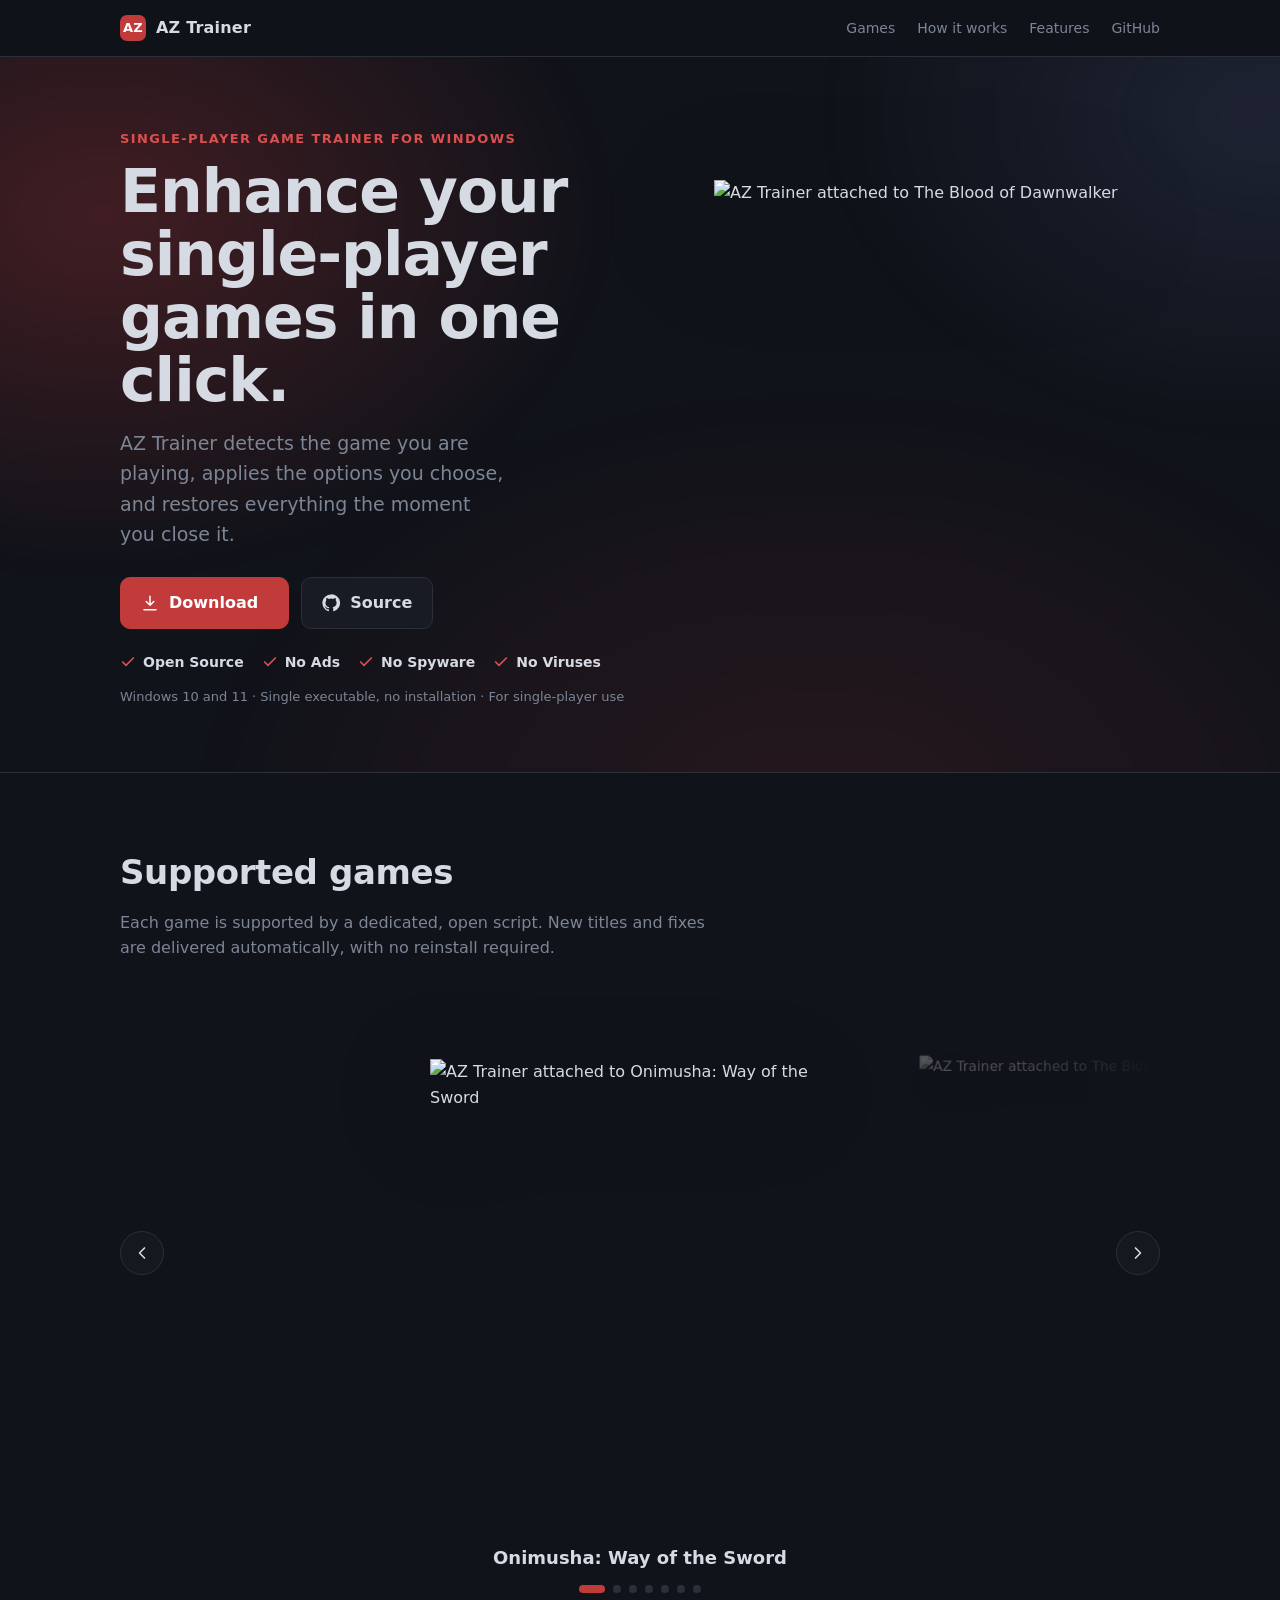
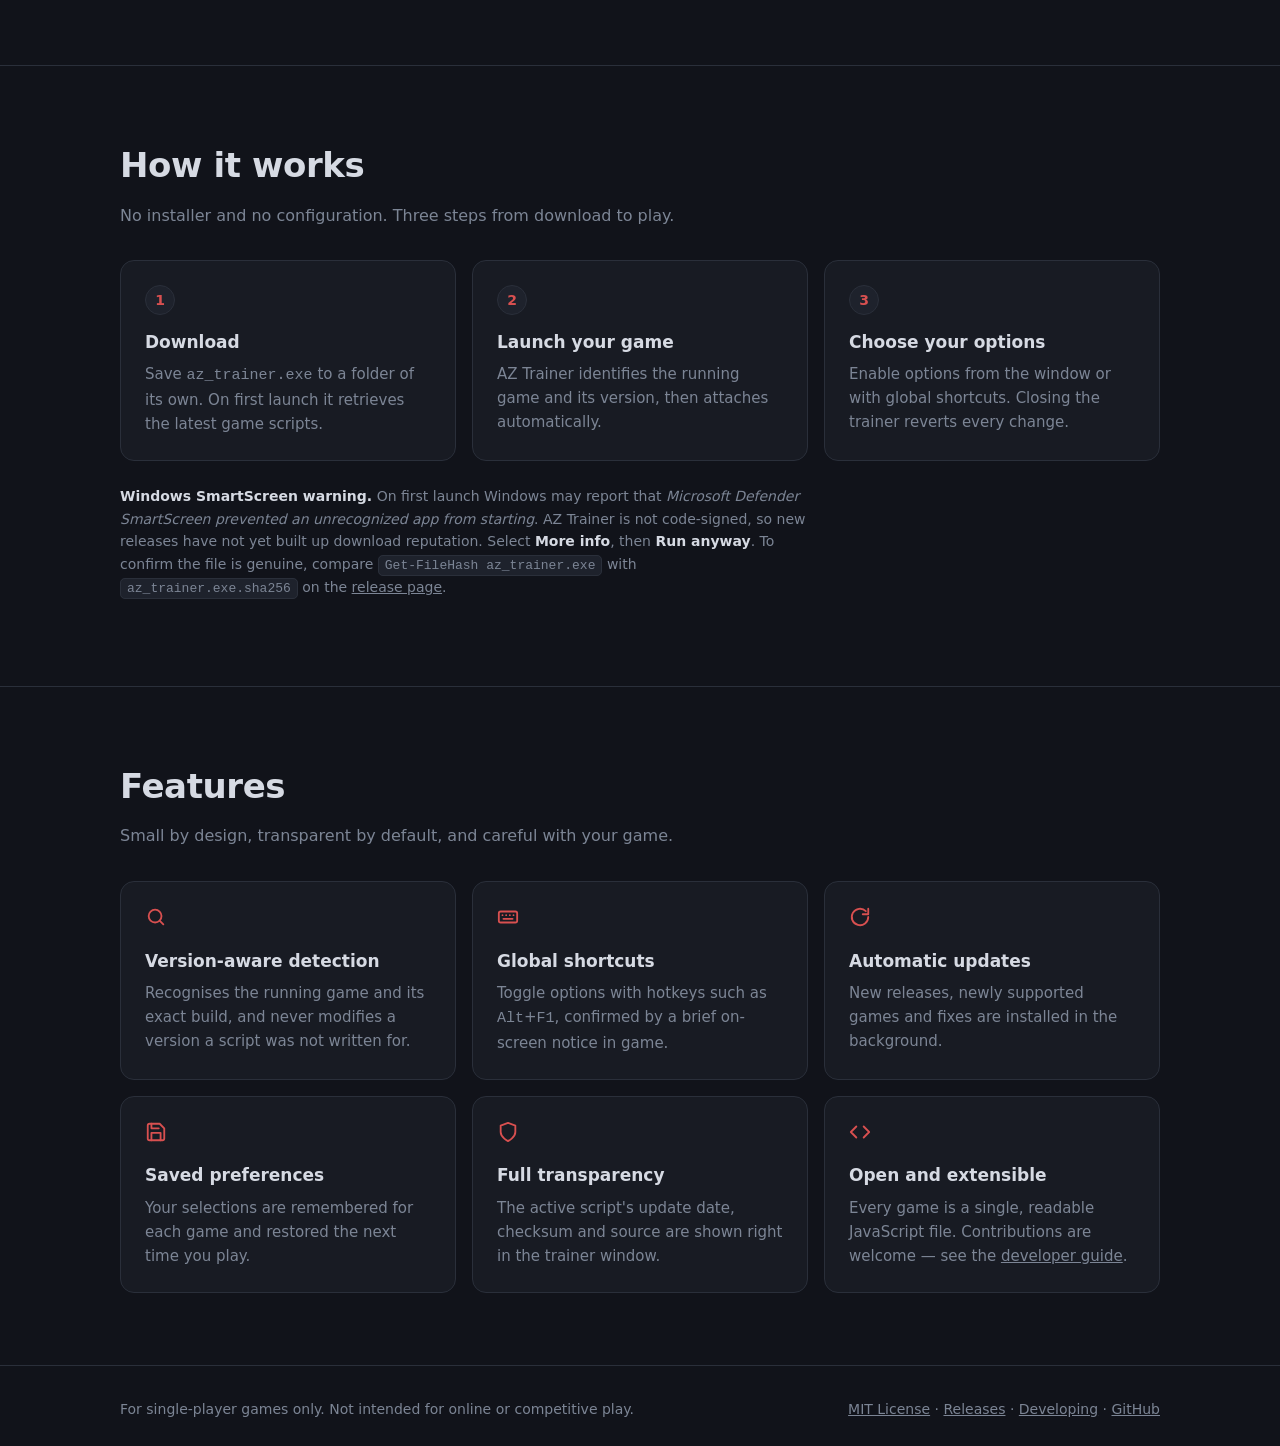
==== index.html @ 5bb32785 "Note the SmartScreen warning for the unsigned download" ====
<!doctype html>
<html lang="en">
<head>
<meta charset="utf-8">
<meta name="viewport" content="width=device-width, initial-scale=1">
<title>AZ Trainer · Single-player game trainer for Windows</title>
<meta name="description" content="A lightweight, open-source trainer for single-player PC games. Detects your game, applies the options you choose, and restores everything when you close it.">
<meta property="og:title" content="AZ Trainer">
<meta property="og:description" content="A lightweight, open-source trainer for single-player PC games. Detects your game, applies the options you choose, and restores everything when you close it.">
<meta property="og:image" content="https://raw.githubusercontent.com/az-trainer-app/az_trainer/main/docs/dawnwalker.png">
<link rel="icon" href="favicon.ico">
<style>
  :root {
    --bg: #11131a;
    --panel: #181b23;
    --panel-2: #1e222c;
    --line: #2a2f3a;
    --text: #d6dae3;
    --dim: #7c8595;
    --accent: #c23b3b;
    --accent-hi: #d85050;
    --radius: 14px;
    --max: 1080px;
    color-scheme: dark;
  }
  * { box-sizing: border-box; }
  html { scroll-behavior: smooth; }
  body {
    margin: 0;
    background: var(--bg);
    color: var(--text);
    font: 16px/1.6 "Segoe UI", system-ui, -apple-system, Roboto, "Helvetica Neue", Arial, sans-serif;
    -webkit-font-smoothing: antialiased;
    -webkit-user-select: none;
    user-select: none;
  }
  a { color: inherit; }
  .wrap { max-width: var(--max); margin: 0 auto; padding-inline: 20px; }

  /* ---- header ---------------------------------------------------------- */
  header.top {
    position: sticky; top: 0; z-index: 10;
    background: color-mix(in srgb, var(--bg) 82%, transparent);
    backdrop-filter: blur(10px);
    border-bottom: 1px solid var(--line);
  }
  header.top .wrap { display: flex; align-items: center; justify-content: space-between; height: 56px; }
  .brand { display: flex; align-items: center; gap: 10px; font-weight: 600; text-decoration: none; letter-spacing: .2px; }
  .brand .mark {
    width: 26px; height: 26px; border-radius: 7px; background: var(--accent);
    display: grid; place-items: center; color: #fff; font-size: 13px; font-weight: 700;
  }
  nav.links { display: flex; gap: 22px; font-size: 14px; }
  nav.links a { text-decoration: none; color: var(--dim); }
  nav.links a:hover { color: var(--text); }
  @media (max-width: 560px) { nav.links a.opt { display: none; } }

  /* ---- hero ------------------------------------------------------------ */
  .hero { position: relative; overflow: hidden; border-bottom: 1px solid var(--line); }
  .hero::before {
    content: ""; position: absolute; inset: -20%;
    background:
      radial-gradient(40% 50% at 20% 30%, rgba(194, 59, 59, .28), transparent 70%),
      radial-gradient(35% 45% at 85% 20%, rgba(90, 110, 170, .18), transparent 70%),
      radial-gradient(50% 60% at 60% 90%, rgba(194, 59, 59, .12), transparent 70%);
    filter: blur(20px);
    animation: drift 18s ease-in-out infinite alternate;
  }
  @keyframes drift { from { transform: translate3d(-2%, -1%, 0) scale(1); } to { transform: translate3d(2%, 2%, 0) scale(1.06); } }
  @media (prefers-reduced-motion: reduce) { .hero::before { animation: none; } }
  .hero .wrap {
    position: relative; display: grid; grid-template-columns: 1.05fr .95fr; gap: 48px;
    align-items: center; padding-block: 72px 64px;
  }
  @media (max-width: 860px) { .hero .wrap { grid-template-columns: 1fr; padding-block: 48px; } }
  .eyebrow { color: var(--accent-hi); font-size: 13px; font-weight: 600; letter-spacing: 1.4px; text-transform: uppercase; }
  h1 { font-size: clamp(38px, 6vw, 60px); line-height: 1.05; margin: 10px 0 16px; letter-spacing: -1px; }
  .lede { color: var(--dim); font-size: 19px; max-width: 32ch; margin: 0 0 28px; }
  .cta { display: flex; flex-wrap: wrap; gap: 12px; align-items: center; }
  .btn {
    display: inline-flex; align-items: center; gap: 10px; padding: 12px 20px; border-radius: 10px;
    font-weight: 600; text-decoration: none; border: 1px solid var(--line); transition: background .15s, border-color .15s, transform .15s;
  }
  .btn:hover { transform: translateY(-1px); }
  .btn.primary { background: var(--accent); border-color: var(--accent); color: #fff; }
  .btn.primary:hover { background: var(--accent-hi); border-color: var(--accent-hi); }
  .btn.ghost { background: var(--panel); }
  .btn.ghost:hover { border-color: var(--dim); }
  .btn svg { width: 18px; height: 18px; }
  .meta { color: var(--dim); font-size: 13px; margin-top: 14px; }
  .trust { display: flex; flex-wrap: wrap; gap: 8px 18px; margin-top: 22px; font-size: 14px; font-weight: 600; color: var(--text); }
  .trust span { display: inline-flex; align-items: center; gap: 7px; }
  .trust svg { width: 16px; height: 16px; color: var(--accent-hi); flex: none; }
  .shot-hero { justify-self: center; position: relative; }
  .shot-hero .live { filter: drop-shadow(0 30px 60px rgba(0,0,0,.55)); }

  /* ---- sections -------------------------------------------------------- */
  section { padding-block: 72px; }
  section + section { border-top: 1px solid var(--line); }
  h2 { font-size: clamp(26px, 3.4vw, 34px); margin: 0 0 10px; letter-spacing: -.4px; }
  .sub { color: var(--dim); margin: 0 0 32px; max-width: 60ch; }

  /* ---- screenshot carousel ------------------------------------------- */
  .carousel { position: relative; outline: none; }
  .viewport {
    /* room for the slides' drop shadows inside the clip, given back in margin */
    overflow: hidden; padding-block: 48px 96px; margin-block: -36px -68px; touch-action: pan-y;
    -webkit-mask-image: linear-gradient(90deg, transparent, #000 14%, #000 86%, transparent);
    mask-image: linear-gradient(90deg, transparent, #000 14%, #000 86%, transparent);
  }
  .track { display: flex; align-items: center; gap: 40px; transition: transform .55s cubic-bezier(.22, .7, .2, 1); will-change: transform; }
  .slide {
    flex: 0 0 auto; width: min(420px, 76vw); opacity: .3; transform: scale(.86); filter: saturate(.4);
    transition: opacity .45s, transform .45s, filter .45s; cursor: pointer; user-select: none;
  }
  .slide.active { opacity: 1; transform: none; filter: none; cursor: default; }
  .slide .live { width: 100%; filter: drop-shadow(0 22px 44px rgba(0, 0, 0, .55)); }
  .slide img { -webkit-user-drag: none; }
  .nav {
    position: absolute; top: calc(50% - 44px); z-index: 2; width: 44px; height: 44px; border-radius: 50%;
    display: grid; place-items: center; cursor: pointer; color: var(--text);
    background: color-mix(in srgb, var(--panel) 85%, transparent); border: 1px solid var(--line);
    transition: border-color .15s, background .15s;
  }
  .nav:hover { border-color: var(--dim); background: var(--panel-2); }
  .nav.prev { left: 0; }
  .nav.next { right: 0; }
  .nav svg { width: 20px; height: 20px; }
  .caption { text-align: center; font-weight: 600; font-size: 18px; min-height: 1.6em; }
  .dots { display: flex; justify-content: center; gap: 8px; margin-top: 12px; }
  .dot { width: 8px; height: 8px; padding: 0; border: 0; border-radius: 999px; background: var(--line); cursor: pointer; transition: width .25s, background .25s; }
  .dot:hover { background: var(--dim); }
  .dot[aria-current="true"] { width: 26px; background: var(--accent); }
  .nav:focus-visible, .dot:focus-visible, .carousel:focus-visible .slide.active { outline: 2px solid var(--accent-hi); outline-offset: 3px; }

  /* ---- steps & features ------------------------------------------------ */
  .grid3 { display: grid; grid-template-columns: repeat(3, 1fr); gap: 16px; }
  @media (max-width: 860px) { .grid3 { grid-template-columns: 1fr; } }
  .card { background: var(--panel); border: 1px solid var(--line); border-radius: var(--radius); padding: 24px; }
  .card .n { width: 30px; height: 30px; border-radius: 50%; display: grid; place-items: center; background: var(--panel-2); border: 1px solid var(--line); color: var(--accent-hi); font-weight: 700; font-size: 14px; margin-bottom: 14px; }
  .card h4 { margin: 0 0 6px; font-size: 17px; }
  .card p { margin: 0; color: var(--dim); font-size: 15px; }
  .card .ic { width: 22px; height: 22px; color: var(--accent-hi); margin-bottom: 12px; }
  .note { margin-top: 24px; color: var(--dim); font-size: 14px; }
  .note { max-width: 78ch; }
  .note strong { color: var(--text); }
  .note code { background: var(--panel-2); padding: 2px 6px; border-radius: 5px; border: 1px solid var(--line); font-size: 13px; }

  /* ---- live banner over a screenshot ----------------------------------
     Screenshots are 527px wide; the banner inside them starts 1px in and
     38px down and is 525x135 - the trainer's 420x108 at 125%. The canvas
     redraws it live over that spot, and the title is set again on top. */
  /* a definite width: a size container cannot take it from its content */
  .live { position: relative; container-type: inline-size; width: 420px; max-width: 100%; }
  .live > img { width: 100%; height: auto; display: block; }
  .live-banner {
    position: absolute; left: calc(100cqw / 527); top: calc(38 * 100cqw / 527); width: calc(525 * 100cqw / 527);
    aspect-ratio: 420 / 108; container-type: inline-size; overflow: hidden;
    opacity: 0; transition: opacity .35s ease;
  }
  .live-banner.ready { opacity: 1; }
  .live-banner canvas { position: absolute; inset: 0; width: 100%; height: 100%; display: block; }
  .live-title {
    position: absolute; left: calc(14 * 100cqw / 420); bottom: calc(8 * 100cqw / 420);
    font-size: calc(20 * 100cqw / 420); line-height: 1.4; font-weight: 600; color: #fff; white-space: nowrap;
    text-shadow: calc(100cqw / 420) calc(100cqw / 420) 0 rgba(0, 0, 0, .75);
  }

  footer { border-top: 1px solid var(--line); padding-block: 32px; color: var(--dim); font-size: 14px; }
  footer .wrap { display: flex; flex-wrap: wrap; gap: 12px 24px; justify-content: space-between; }
  footer a { color: var(--dim); }
  footer a:hover { color: var(--text); }
</style>
</head>
<body>

<header class="top">
  <div class="wrap">
    <a class="brand" href="#"><span class="mark">AZ</span>AZ Trainer</a>
    <nav class="links">
      <a href="#games">Games</a>
      <a class="opt" href="#how">How it works</a>
      <a class="opt" href="#features">Features</a>
      <a href="https://github.com/az-trainer-app/az_trainer">GitHub</a>
    </nav>
  </div>
</header>

<main>
  <div class="hero">
    <div class="wrap">
      <div>
        <div class="eyebrow">Single-player game trainer for Windows</div>
        <h1>Enhance your single-player games in one click.</h1>
        <p class="lede">AZ Trainer detects the game you are playing, applies the options you choose, and restores everything the moment you close it.</p>
        <div class="cta">
          <a class="btn primary" href="https://github.com/az-trainer-app/az_trainer/releases/latest/download/az_trainer.exe">
            <svg viewBox="0 0 24 24" fill="none" stroke="currentColor" stroke-width="2" stroke-linecap="round" stroke-linejoin="round" aria-hidden="true"><path d="M12 3v12m0 0-5-5m5 5 5-5M4 21h16"/></svg>
            Download <span id="version"></span>
          </a>
          <a class="btn ghost" href="https://github.com/az-trainer-app/az_trainer">
            <svg viewBox="0 0 24 24" fill="currentColor" aria-hidden="true"><path d="M12 .5a11.5 11.5 0 0 0-3.64 22.41c.58.1.79-.25.79-.56v-2c-3.2.7-3.88-1.37-3.88-1.37-.52-1.33-1.28-1.69-1.28-1.69-1.05-.72.08-.7.08-.7 1.16.08 1.77 1.19 1.77 1.19 1.03 1.77 2.71 1.26 3.37.96.1-.75.4-1.26.73-1.55-2.56-.29-5.25-1.28-5.25-5.69 0-1.26.45-2.28 1.19-3.09-.12-.29-.52-1.46.11-3.05 0 0 .97-.31 3.17 1.18a11 11 0 0 1 5.77 0c2.2-1.49 3.17-1.18 3.17-1.18.63 1.59.23 2.76.11 3.05.74.81 1.19 1.83 1.19 3.09 0 4.42-2.69 5.39-5.26 5.68.41.36.78 1.06.78 2.14v3.17c0 .31.21.67.8.56A11.5 11.5 0 0 0 12 .5Z"/></svg>
            Source
          </a>
        </div>
        <div class="trust">
          <span><svg viewBox="0 0 24 24" fill="none" stroke="currentColor" stroke-width="2.5" stroke-linecap="round" stroke-linejoin="round" aria-hidden="true"><path d="M20 6 9 17l-5-5"/></svg>Open Source</span>
          <span><svg viewBox="0 0 24 24" fill="none" stroke="currentColor" stroke-width="2.5" stroke-linecap="round" stroke-linejoin="round" aria-hidden="true"><path d="M20 6 9 17l-5-5"/></svg>No Ads</span>
          <span><svg viewBox="0 0 24 24" fill="none" stroke="currentColor" stroke-width="2.5" stroke-linecap="round" stroke-linejoin="round" aria-hidden="true"><path d="M20 6 9 17l-5-5"/></svg>No Spyware</span>
          <span><svg viewBox="0 0 24 24" fill="none" stroke="currentColor" stroke-width="2.5" stroke-linecap="round" stroke-linejoin="round" aria-hidden="true"><path d="M20 6 9 17l-5-5"/></svg>No Viruses</span>
        </div>
        <div class="meta">Windows 10 and 11 · Single executable, no installation · For single-player use</div>
      </div>
      <div class="shot-hero">
        <div class="live" data-game="dawnwalker" data-title="The Blood of Dawnwalker">
          <img src="https://raw.githubusercontent.com/az-trainer-app/az_trainer/main/docs/dawnwalker.png" alt="AZ Trainer attached to The Blood of Dawnwalker" width="527" height="599">
        </div>
      </div>
    </div>
  </div>

  <section id="games">
    <div class="wrap">
      <h2>Supported games</h2>
      <p class="sub">Each game is supported by a dedicated, open script. New titles and fixes are delivered automatically, with no reinstall required.</p>
      <div class="carousel" aria-roledescription="carousel" aria-label="Trainer screenshots" tabindex="0">
        <button class="nav prev" type="button" aria-label="Previous game"><svg viewBox="0 0 24 24" fill="none" stroke="currentColor" stroke-width="2" stroke-linecap="round" stroke-linejoin="round" aria-hidden="true"><path d="m15 18-6-6 6-6"/></svg></button>
        <div class="viewport"><div class="track"></div></div>
        <button class="nav next" type="button" aria-label="Next game"><svg viewBox="0 0 24 24" fill="none" stroke="currentColor" stroke-width="2" stroke-linecap="round" stroke-linejoin="round" aria-hidden="true"><path d="m9 18 6-6-6-6"/></svg></button>
        <div class="caption" aria-live="polite"></div>
        <div class="dots"></div>
      </div>
    </div>
  </section>

  <section id="how">
    <div class="wrap">
      <h2>How it works</h2>
      <p class="sub">No installer and no configuration. Three steps from download to play.</p>
      <div class="grid3">
        <div class="card"><div class="n">1</div><h4>Download</h4><p>Save <code>az_trainer.exe</code> to a folder of its own. On first launch it retrieves the latest game scripts.</p></div>
        <div class="card"><div class="n">2</div><h4>Launch your game</h4><p>AZ Trainer identifies the running game and its version, then attaches automatically.</p></div>
        <div class="card"><div class="n">3</div><h4>Choose your options</h4><p>Enable options from the window or with global shortcuts. Closing the trainer reverts every change.</p></div>
      </div>
      <p class="note"><strong>Windows SmartScreen warning.</strong> On first launch Windows may report that <em>Microsoft Defender SmartScreen prevented an unrecognized app from starting</em>. AZ Trainer is not code-signed, so new releases have not yet built up download reputation. Select <strong>More info</strong>, then <strong>Run anyway</strong>. To confirm the file is genuine, compare <code>Get-FileHash az_trainer.exe</code> with <code>az_trainer.exe.sha256</code> on the <a href="https://github.com/az-trainer-app/az_trainer/releases/latest">release page</a>.</p>
    </div>
  </section>

  <section id="features">
    <div class="wrap">
      <h2>Features</h2>
      <p class="sub">Small by design, transparent by default, and careful with your game.</p>
      <div class="grid3">
        <div class="card">
          <svg class="ic" viewBox="0 0 24 24" fill="none" stroke="currentColor" stroke-width="2" stroke-linecap="round" stroke-linejoin="round" aria-hidden="true"><circle cx="11" cy="11" r="7"/><path d="m20 20-3.5-3.5"/></svg>
          <h4>Version-aware detection</h4><p>Recognises the running game and its exact build, and never modifies a version a script was not written for.</p>
        </div>
        <div class="card">
          <svg class="ic" viewBox="0 0 24 24" fill="none" stroke="currentColor" stroke-width="2" stroke-linecap="round" stroke-linejoin="round" aria-hidden="true"><rect x="2" y="6" width="20" height="12" rx="2"/><path d="M6 10h.01M10 10h.01M14 10h.01M18 10h.01M7 14h10"/></svg>
          <h4>Global shortcuts</h4><p>Toggle options with hotkeys such as <kbd>Alt</kbd>+<kbd>F1</kbd>, confirmed by a brief on-screen notice in game.</p>
        </div>
        <div class="card">
          <svg class="ic" viewBox="0 0 24 24" fill="none" stroke="currentColor" stroke-width="2" stroke-linecap="round" stroke-linejoin="round" aria-hidden="true"><path d="M21 12a9 9 0 1 1-2.64-6.36"/><path d="M21 3v6h-6"/></svg>
          <h4>Automatic updates</h4><p>New releases, newly supported games and fixes are installed in the background.</p>
        </div>
        <div class="card">
          <svg class="ic" viewBox="0 0 24 24" fill="none" stroke="currentColor" stroke-width="2" stroke-linecap="round" stroke-linejoin="round" aria-hidden="true"><path d="M19 21H5a2 2 0 0 1-2-2V5a2 2 0 0 1 2-2h11l5 5v11a2 2 0 0 1-2 2Z"/><path d="M17 21v-8H7v8M7 3v5h8"/></svg>
          <h4>Saved preferences</h4><p>Your selections are remembered for each game and restored the next time you play.</p>
        </div>
        <div class="card">
          <svg class="ic" viewBox="0 0 24 24" fill="none" stroke="currentColor" stroke-width="2" stroke-linecap="round" stroke-linejoin="round" aria-hidden="true"><path d="M12 22s8-4 8-10V5l-8-3-8 3v7c0 6 8 10 8 10Z"/></svg>
          <h4>Full transparency</h4><p>The active script's update date, checksum and source are shown right in the trainer window.</p>
        </div>
        <div class="card">
          <svg class="ic" viewBox="0 0 24 24" fill="none" stroke="currentColor" stroke-width="2" stroke-linecap="round" stroke-linejoin="round" aria-hidden="true"><path d="m16 18 6-6-6-6M8 6l-6 6 6 6"/></svg>
          <h4>Open and extensible</h4><p>Every game is a single, readable JavaScript file. Contributions are welcome &mdash; see the <a href="https://github.com/az-trainer-app/az_trainer/blob/main/docs/DEVELOPING.md">developer guide</a>.</p>
        </div>
      </div>
    </div>
  </section>
</main>

<footer>
  <div class="wrap">
    <span>For single-player games only. Not intended for online or competitive play.</span>
    <span><a href="https://github.com/az-trainer-app/az_trainer/blob/main/LICENSE">MIT License</a> · <a href="https://github.com/az-trainer-app/az_trainer/releases">Releases</a> · <a href="https://github.com/az-trainer-app/az_trainer/blob/main/docs/DEVELOPING.md">Developing</a> · <a href="https://github.com/az-trainer-app/az_trainer">GitHub</a></span>
  </div>
</footer>

<script>
  const el = (tag, cls, text) => { const e = document.createElement(tag); if (cls) e.className = cls; if (text) e.textContent = text; return e; };

  // ---- live banner -------------------------------------------------------
  // The trainer's banner, redrawn on the GPU the way the trainer draws it
  // (src/art.rs, src/main.rs): the art centred, each side stretched out of its
  // edge and stirred like a liquid flowing away from the picture, faded into
  // the window colour at the bottom, and a double glint every 7 seconds. It
  // is laid over the banner in a screenshot, so without WebGL the still
  // screenshot is simply what shows.
  const ART_URL = (id) => `https://raw.githubusercontent.com/az-trainer-app/az_trainer/main/configs/games/${id}.jpg`;
  // Always animated, whatever the system's reduced-motion setting says - the
  // trainer's own banner is.
  const MOTION = true;

  const VERT = `#version 300 es
  in vec2 p;
  out vec2 uv;
  void main() { uv = vec2(p.x * 0.5 + 0.5, 0.5 - p.y * 0.5); gl_Position = vec4(p, 0.0, 1.0); }`;

  const FRAG = `#version 300 es
  precision highp float;
  in vec2 uv;
  out vec4 o;
  uniform sampler2D art;
  uniform vec2 img;     // art size, px
  uniform float view;  // canvas height, px
  uniform float t;     // seconds
  uniform bool motion;

  const float W = 420.0, H = 108.0, RATIO = 420.0 / 108.0;
  const vec3 BG = vec3(17.0, 19.0, 26.0) / 255.0;
  const float FADE = 0.34, INTO_ART = 0.45, LIFT = 0.35, TAU = 6.28318531;

  // art.rs liquid(): vertical displacement in banner heights; every term turns
  // a whole number of times per 6 s loop and travels away from the art
  float flow(float x, float y, float phi, float seed) {
    float qx = x + 0.28 * sin(2.6 * y - phi + 0.5 + seed) + 0.12 * sin(5.3 * y + 2.0 * phi + 1.3 * seed);
    float qy = y + 0.28 * sin(3.1 * x - phi + 1.9 - seed) + 0.12 * sin(4.9 * x - 2.0 * phi + 0.7 + 0.6 * seed);
    return 0.20 * sin(3.4 * qx + 2.2 * qy - phi + 2.0 * seed) + 0.09 * sin(6.3 * qy + 4.1 * qx - 2.0 * phi + 2.1 - seed);
  }

  vec3 at(float x, float y, float lod) { return textureLod(art, vec2(x, y), lod).rgb; }

  // the stretched fill beyond an edge: that edge's column, blurred vertically
  vec3 edge(bool right, float y, float lod) {
    float x = right ? 1.0 - 0.5 / img.x : 0.5 / img.x;
    float sigma = max(img.y / 60.0, 4.0) / img.y;
    vec3 sum = vec3(0.0);
    float total = 0.0;
    for (int i = -6; i <= 6; i++) {
      float k = float(i) / 3.0;
      float w = exp(-0.5 * k * k);
      sum += w * at(x, clamp(y + k * sigma, 0.0, 1.0), lod);
      total += w;
    }
    return sum / total;
  }

  float mirror01(float v) { float s = mod(v, 2.0); return s > 1.0 ? 2.0 - s : s; }

  void main() {
    float cx = uv.x * RATIO, cy = uv.y;
    float artW = img.x / img.y;
    float base = max(log2(img.y / view), 0.0);
    float fadePow = 1.0;
    vec3 c;
    if (artW >= RATIO) {
      c = at((cx + (artW - RATIO) * 0.5) / artW, cy, base);
    } else {
      float ox = (RATIO - artW) * 0.5;
      float band = min(INTO_ART, artW * 0.25);
      bool right = cx > ox + artW * 0.5;
      float px = right ? cx - (ox + artW - band) : (ox + band) - cx;
      if (px <= 0.0) {
        c = at((cx - ox) / artW, cy, base);
      } else {
        float rw = band + ox;
        float stir = smoothstep(band / rw * 0.1, band / rw * 1.1, px / rw);
        float seed = right ? 2.3 : 0.0;
        float phi = motion ? TAU * mod(t, 6.0) / 6.0 : 0.0;
        float dy = flow(px, cy, phi, seed);
        float dx = 0.7 * flow(cy + 1.7, px + 3.1, phi, seed);
        float slope = (flow(px + 1.0 / 128.0, cy, phi, seed) - dy) * 128.0;
        float sheen = 1.0 + stir * clamp(slope * 0.08, -0.1, 0.1);
        float sx = clamp(px + stir * dx, 0.0, rw);
        float sy = mirror01(cy * (1.0 - LIFT * stir) + stir * dy);
        float soft = max(log2(img.y / 48.0), base);
        vec3 sharp, blurred;
        if (sx < band) {
          float ax = right ? (artW - band + sx) / artW : (band - sx) / artW;
          sharp = at(ax, sy, base);
          blurred = at(ax, sy, soft);
        } else {
          sharp = edge(right, sy, base);
          blurred = edge(right, sy, soft);
        }
        c = min(mix(sharp, blurred, stir) * sheen, vec3(1.0));
        fadePow = 1.0 + 1.5 * stir;
      }
    }
    c = mix(c, BG, pow(clamp((cy - (1.0 - FADE)) / FADE, 0.0, 1.0), fadePow));

    // main.rs light_sweep(): two 140px bands of 110deg gradients, back to back
    if (motion) {
      vec2 p = vec2(uv.x * W, uv.y * H);
      float cycle = mod(t, 7.0) / 7.0;
      vec2 dir = vec2(0.93969262, 0.34202014);
      float len = 70.0 * dir.x + H * dir.y;
      for (int k = 0; k < 2; k++) {
        float q = (cycle - (k == 0 ? 0.0 : 0.055)) / 0.045;
        if (q < 0.0 || q >= 1.0) continue;
        float x0 = -140.0 + 560.0 * q * q * (3.0 - 2.0 * q);
        float a = 0.0;
        if (p.x >= x0 && p.x < x0 + 70.0) a = clamp(0.5 + dot(p - vec2(x0 + 35.0, H * 0.5), dir) / len, 0.0, 1.0);
        else if (p.x >= x0 + 70.0 && p.x < x0 + 140.0) a = 1.0 - clamp(0.5 + dot(p - vec2(x0 + 105.0, H * 0.5), dir) / len, 0.0, 1.0);
        c = mix(c, vec3(1.0), a * 28.0 / 255.0);
      }
    }
    o = vec4(c, 1.0);
  }`;

  const banners = [];

  /** Put a live banner over the screenshot in `host`; returns `set(id, title)`. */
  function liveBanner(host) {
    const box = el('div', 'live-banner');
    const canvas = el('canvas');
    const title = el('div', 'live-title');
    box.append(canvas, title);
    host.append(box);
    const none = { set() {}, moveTo() {} };
    const gl = canvas.getContext('webgl2', { alpha: false, antialias: false });
    if (!gl) { box.remove(); return none; }
    const compile = (type, src) => {
      const s = gl.createShader(type);
      gl.shaderSource(s, src);
      gl.compileShader(s);
      if (!gl.getShaderParameter(s, gl.COMPILE_STATUS)) throw new Error(gl.getShaderInfoLog(s));
      return s;
    };
    const prog = gl.createProgram();
    try {
      gl.attachShader(prog, compile(gl.VERTEX_SHADER, VERT));
      gl.attachShader(prog, compile(gl.FRAGMENT_SHADER, FRAG));
      gl.linkProgram(prog);
      if (!gl.getProgramParameter(prog, gl.LINK_STATUS)) throw new Error(gl.getProgramInfoLog(prog));
    } catch (e) {
      console.warn('live banner:', e);
      box.remove();
      return none;
    }
    gl.useProgram(prog);
    gl.bindBuffer(gl.ARRAY_BUFFER, gl.createBuffer());
    gl.bufferData(gl.ARRAY_BUFFER, new Float32Array([-1, -1, 1, -1, -1, 1, 1, 1]), gl.STATIC_DRAW);
    const loc = gl.getAttribLocation(prog, 'p');
    gl.enableVertexAttribArray(loc);
    gl.vertexAttribPointer(loc, 2, gl.FLOAT, false, 0, 0);
    const uniform = (n) => gl.getUniformLocation(prog, n);
    const uImg = uniform('img'), uView = uniform('view'), uT = uniform('t'), uMotion = uniform('motion');
    const tex = gl.createTexture();
    let ready = false, want = '', visible = true;

    function draw(now) {
      if (!ready) return;
      const dpr = Math.min(window.devicePixelRatio || 1, 2);
      const w = Math.round(canvas.clientWidth * dpr), h = Math.round(canvas.clientHeight * dpr);
      if (!w || !h) return;
      if (canvas.width !== w || canvas.height !== h) { canvas.width = w; canvas.height = h; }
      gl.viewport(0, 0, w, h);
      gl.uniform1f(uView, h);
      gl.uniform1f(uT, now / 1000);
      gl.uniform1i(uMotion, MOTION ? 1 : 0);
      gl.drawArrays(gl.TRIANGLE_STRIP, 0, 4);
    }

    function set(id, name) {
      title.textContent = name;
      if (want === id) return;
      want = id;
      ready = false;
      box.classList.remove('ready');
      const image = new Image();
      image.crossOrigin = 'anonymous';
      image.onload = () => {
        if (want !== id) return;
        gl.bindTexture(gl.TEXTURE_2D, tex);
        gl.texImage2D(gl.TEXTURE_2D, 0, gl.RGBA, gl.RGBA, gl.UNSIGNED_BYTE, image);
        gl.generateMipmap(gl.TEXTURE_2D);
        gl.texParameteri(gl.TEXTURE_2D, gl.TEXTURE_MIN_FILTER, gl.LINEAR_MIPMAP_LINEAR);
        gl.texParameteri(gl.TEXTURE_2D, gl.TEXTURE_MAG_FILTER, gl.LINEAR);
        gl.texParameteri(gl.TEXTURE_2D, gl.TEXTURE_WRAP_S, gl.CLAMP_TO_EDGE);
        gl.texParameteri(gl.TEXTURE_2D, gl.TEXTURE_WRAP_T, gl.CLAMP_TO_EDGE);
        gl.uniform2f(uImg, image.naturalWidth, image.naturalHeight);
        ready = true;
        draw(performance.now());
        box.classList.add('ready');
      };
      image.src = ART_URL(id);
    }

    new IntersectionObserver(([entry]) => { visible = entry.isIntersecting; }).observe(box);
    new ResizeObserver(() => draw(performance.now())).observe(canvas);
    banners.push((now) => { if (visible) draw(now); });
    return {
      set,
      /** Carry the banner over to another screenshot. */
      moveTo(host) {
        host.append(box);
        draw(performance.now());
      },
    };
  }

  if (MOTION) {
    (function frame(now) {
      if (!document.hidden) banners.forEach((draw) => draw(now));
      requestAnimationFrame(frame);
    })(performance.now());
  }

  liveBanner(document.querySelector('.shot-hero .live')).set('dawnwalker', 'The Blood of Dawnwalker');

  // ---- screenshot carousel -------------------------------------------------
  // newest game first, by Steam release date
  const GAMES = [
    { id: 'onimusha', title: 'Onimusha: Way of the Sword', h: 507 },       // Sep 3, 2026
    { id: 'dawnwalker', title: 'The Blood of Dawnwalker', h: 599 },        // Sep 2, 2026
    { id: 'resonance', title: 'Resonance: A Plague Tale Legacy', h: 317 }, // Aug 27, 2026
    { id: 'veilguard', title: 'Dragon Age: The Veilguard', h: 599 },       // Oct 31, 2024
    { id: 'wukong', title: 'Black Myth: Wukong', h: 642 },                 // Aug 19, 2024
    { id: 'requiem', title: 'A Plague Tale: Requiem', h: 274 },            // Oct 17, 2022
    { id: 'innocence', title: 'A Plague Tale: Innocence', h: 274 },        // May 14, 2019
  ];
  const AUTOPLAY_MS = 8000;

  const carousel = document.querySelector('.carousel');
  const viewport = carousel.querySelector('.viewport');
  const track = carousel.querySelector('.track');
  const caption = carousel.querySelector('.caption');
  const dots = carousel.querySelector('.dots');
  let current = 0;
  let swiped = false;

  const slides = GAMES.map((g, i) => {
    const slide = el('div', 'slide');
    slide.setAttribute('role', 'group');
    slide.setAttribute('aria-roledescription', 'slide');
    slide.setAttribute('aria-label', `${i + 1} of ${GAMES.length}: ${g.title}`);
    const live = el('div', 'live');
    const img = el('img');
    img.src = `https://raw.githubusercontent.com/az-trainer-app/az_trainer/main/docs/${g.id}.png`;
    img.width = 527;
    img.height = g.h;
    img.alt = `AZ Trainer attached to ${g.title}`;
    img.draggable = false;
    live.append(img);
    slide.append(live);
    slide.addEventListener('click', () => { if (!swiped && i !== current) go(i, true); });
    track.append(slide);

    const dot = el('button', 'dot');
    dot.type = 'button';
    dot.title = g.title;
    dot.setAttribute('aria-label', g.title);
    dot.addEventListener('click', () => go(i, true));
    dots.append(dot);
    return { slide, live, dot };
  });

  // one live banner, carried to whichever screenshot is in front
  const slideBanner = liveBanner(slides[0].live);

  function go(i, byUser) {
    current = (i + GAMES.length) % GAMES.length;
    const g = GAMES[current];
    slides.forEach(({ slide, dot }, k) => {
      slide.classList.toggle('active', k === current);
      slide.setAttribute('aria-hidden', String(k !== current));
      dot.setAttribute('aria-current', String(k === current));
    });
    const front = slides[current].slide;
    track.style.transform = `translateX(${viewport.clientWidth / 2 - (front.offsetLeft + front.offsetWidth / 2)}px)`;
    caption.textContent = g.title;
    slideBanner.moveTo(slides[current].live);
    slideBanner.set(g.id, g.title);
    if (byUser) {
      history.replaceState(null, '', `#${g.id}`);
      autoplay();
    }
  }

  // advances on its own, paused while the pointer or focus is on it
  let timer = 0;
  let held = false;
  function autoplay() {
    clearInterval(timer);
    timer = setInterval(() => { if (!held && !document.hidden) go(current + 1); }, AUTOPLAY_MS);
  }
  carousel.addEventListener('pointerenter', () => { held = true; });
  carousel.addEventListener('pointerleave', () => { held = false; });
  carousel.addEventListener('focusin', () => { held = true; });
  carousel.addEventListener('focusout', () => { held = false; });

  carousel.querySelector('.prev').addEventListener('click', () => go(current - 1, true));
  carousel.querySelector('.next').addEventListener('click', () => go(current + 1, true));
  carousel.addEventListener('keydown', (e) => {
    const step = { ArrowLeft: -1, ArrowRight: 1 }[e.key];
    if (step === undefined) return;
    e.preventDefault();
    go(current + step, true);
  });

  let startX = null;
  viewport.addEventListener('pointerdown', (e) => { startX = e.clientX; swiped = false; });
  viewport.addEventListener('pointerup', (e) => {
    if (startX === null) return;
    const dx = e.clientX - startX;
    startX = null;
    if (Math.abs(dx) > 40) {
      swiped = true;
      go(current + (dx < 0 ? 1 : -1), true);
    }
  });

  new ResizeObserver(() => go(current)).observe(viewport);
  const start = GAMES.findIndex((g) => `#${g.id}` === location.hash);
  go(start >= 0 ? start : 0);
  if (start >= 0) document.getElementById('games').scrollIntoView();
  autoplay();

  // the latest release's version on the download button, when GitHub answers
  fetch('https://api.github.com/repos/az-trainer-app/az_trainer/releases/latest')
    .then((r) => (r.ok ? r.json() : null))
    .then((r) => { if (r && r.tag_name) document.getElementById('version').textContent = r.tag_name; })
    .catch(() => {});
</script>
</body>
</html>
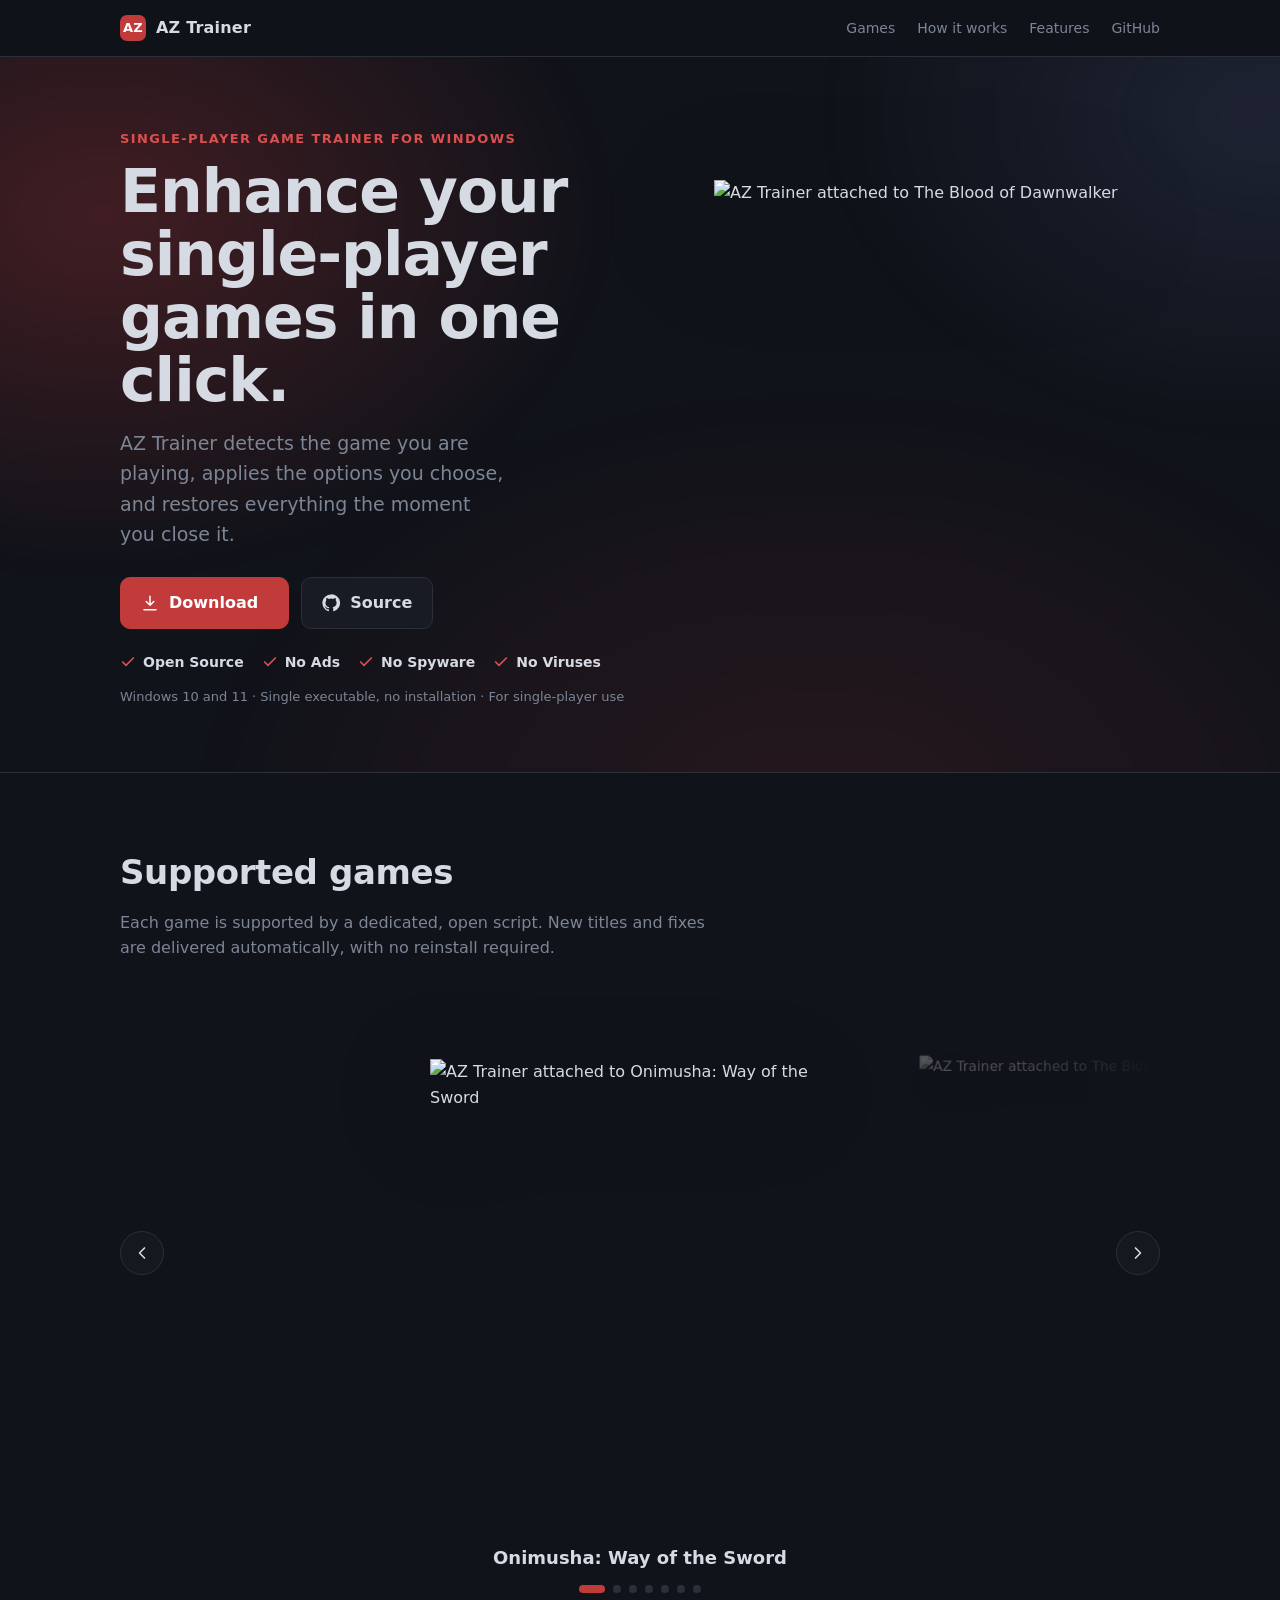
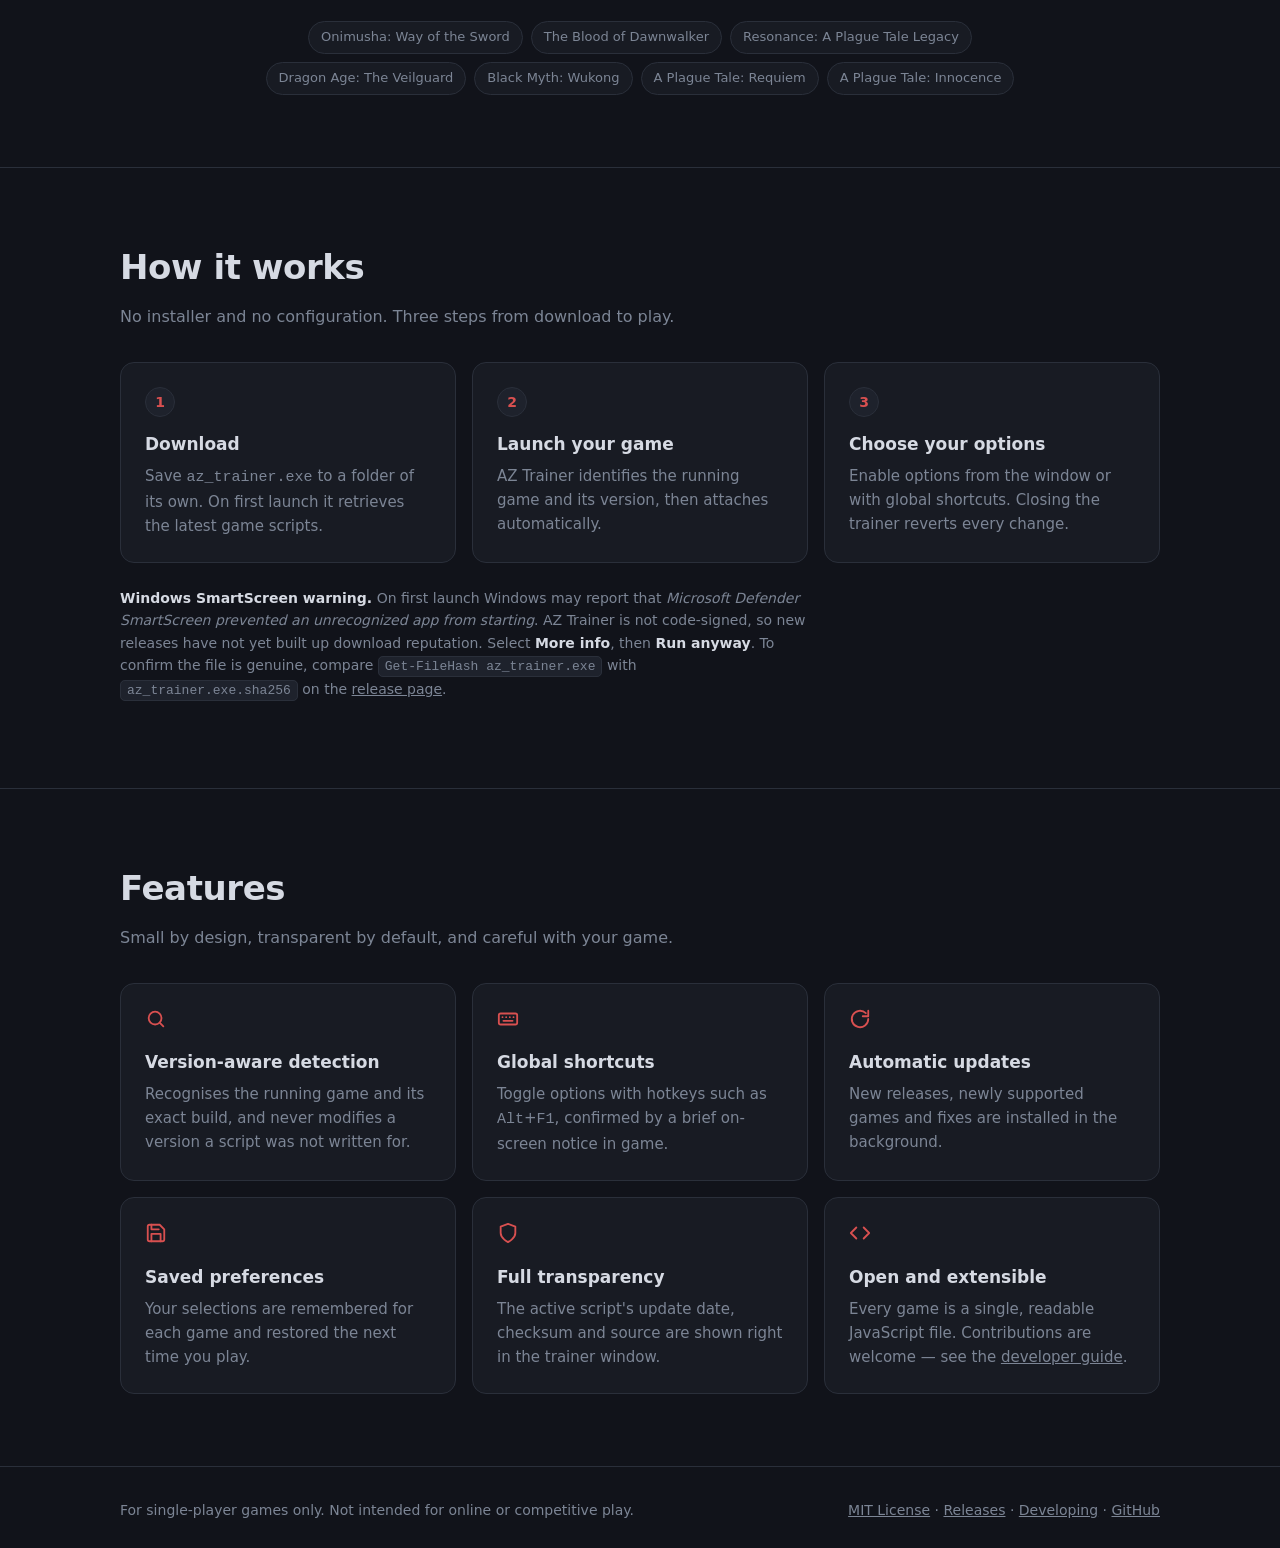
==== commit eb8a572c: "SEO: search metadata, structured data, sitemap, and a plain list of supported games" ====
--- a/index.html
+++ b/index.html
@@ -3,11 +3,39 @@
 <head>
 <meta charset="utf-8">
 <meta name="viewport" content="width=device-width, initial-scale=1">
-<title>AZ Trainer · Single-player game trainer for Windows</title>
-<meta name="description" content="A lightweight, open-source trainer for single-player PC games. Detects your game, applies the options you choose, and restores everything when you close it.">
-<meta property="og:title" content="AZ Trainer">
-<meta property="og:description" content="A lightweight, open-source trainer for single-player PC games. Detects your game, applies the options you choose, and restores everything when you close it.">
+<title>AZ Trainer · Free, open-source game trainer for Windows</title>
+<meta name="description" content="AZ Trainer is a free, open-source game trainer for Windows. Infinite health, stamina, speed and more for single-player games like Black Myth: Wukong, Dragon Age: The Veilguard, Onimusha and A Plague Tale. No ads, no spyware.">
+<link rel="canonical" href="https://az-trainer-app.github.io/">
+<meta name="robots" content="index, follow">
+<meta name="theme-color" content="#11131a">
+<meta property="og:type" content="website">
+<meta property="og:site_name" content="AZ Trainer">
+<meta property="og:url" content="https://az-trainer-app.github.io/">
+<meta property="og:title" content="AZ Trainer · Free, open-source game trainer for Windows">
+<meta property="og:description" content="Infinite health, stamina, speed and more for single-player PC games. Detects your game, applies the options you choose, and restores everything when you close it.">
 <meta property="og:image" content="https://raw.githubusercontent.com/az-trainer-app/az_trainer/main/docs/dawnwalker.png">
+<meta property="og:image:alt" content="AZ Trainer attached to The Blood of Dawnwalker">
+<meta name="twitter:card" content="summary_large_image">
+<meta name="twitter:title" content="AZ Trainer · Free, open-source game trainer for Windows">
+<meta name="twitter:description" content="Infinite health, stamina, speed and more for single-player PC games. No ads, no spyware.">
+<meta name="twitter:image" content="https://raw.githubusercontent.com/az-trainer-app/az_trainer/main/docs/dawnwalker.png">
+<script type="application/ld+json">
+{
+  "@context": "https://schema.org",
+  "@type": "SoftwareApplication",
+  "name": "AZ Trainer",
+  "description": "A free, open-source game trainer for single-player PC games on Windows.",
+  "url": "https://az-trainer-app.github.io/",
+  "downloadUrl": "https://github.com/az-trainer-app/az_trainer/releases/latest/download/az_trainer.exe",
+  "applicationCategory": "GameApplication",
+  "operatingSystem": "Windows 10, Windows 11",
+  "license": "https://opensource.org/licenses/MIT",
+  "isAccessibleForFree": true,
+  "offers": { "@type": "Offer", "price": "0", "priceCurrency": "USD" },
+  "screenshot": "https://raw.githubusercontent.com/az-trainer-app/az_trainer/main/docs/dawnwalker.png",
+  "codeRepository": "https://github.com/az-trainer-app/az_trainer"
+}
+</script>
 <link rel="icon" href="favicon.ico">
 <style>
   :root {
@@ -128,6 +156,8 @@
   .nav svg { width: 20px; height: 20px; }
   .caption { text-align: center; font-weight: 600; font-size: 18px; min-height: 1.6em; }
   .dots { display: flex; justify-content: center; gap: 8px; margin-top: 12px; }
+  .game-list { list-style: none; padding: 0; margin: 28px auto 0; display: flex; flex-wrap: wrap; justify-content: center; gap: 8px; max-width: 760px; }
+  .game-list li { font-size: 13px; color: var(--dim); background: var(--panel); border: 1px solid var(--line); border-radius: 999px; padding: 5px 12px; }
   .dot { width: 8px; height: 8px; padding: 0; border: 0; border-radius: 999px; background: var(--line); cursor: pointer; transition: width .25s, background .25s; }
   .dot:hover { background: var(--dim); }
   .dot[aria-current="true"] { width: 26px; background: var(--accent); }
@@ -230,6 +260,15 @@
         <div class="caption" aria-live="polite"></div>
         <div class="dots"></div>
       </div>
+      <ul class="game-list" aria-label="Supported games">
+        <li>Onimusha: Way of the Sword</li>
+        <li>The Blood of Dawnwalker</li>
+        <li>Resonance: A Plague Tale Legacy</li>
+        <li>Dragon Age: The Veilguard</li>
+        <li>Black Myth: Wukong</li>
+        <li>A Plague Tale: Requiem</li>
+        <li>A Plague Tale: Innocence</li>
+      </ul>
     </div>
   </section>
 
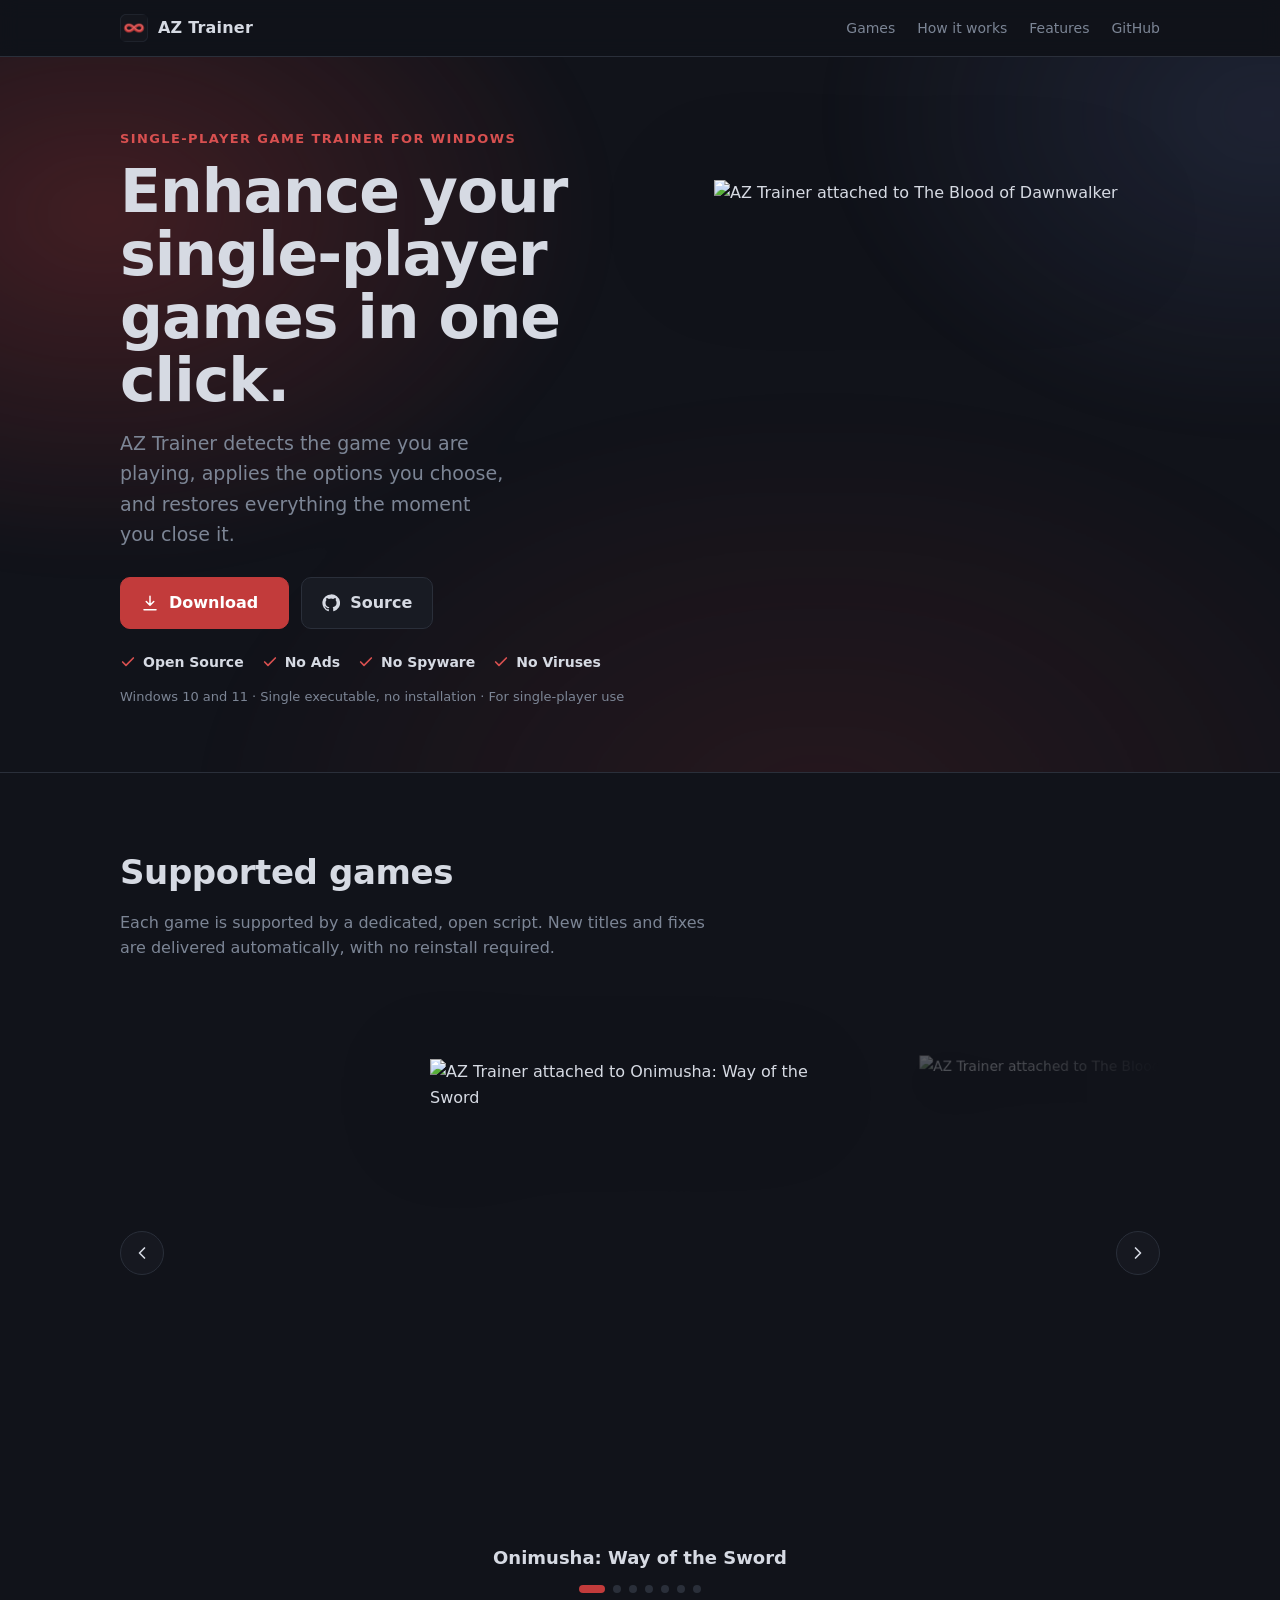
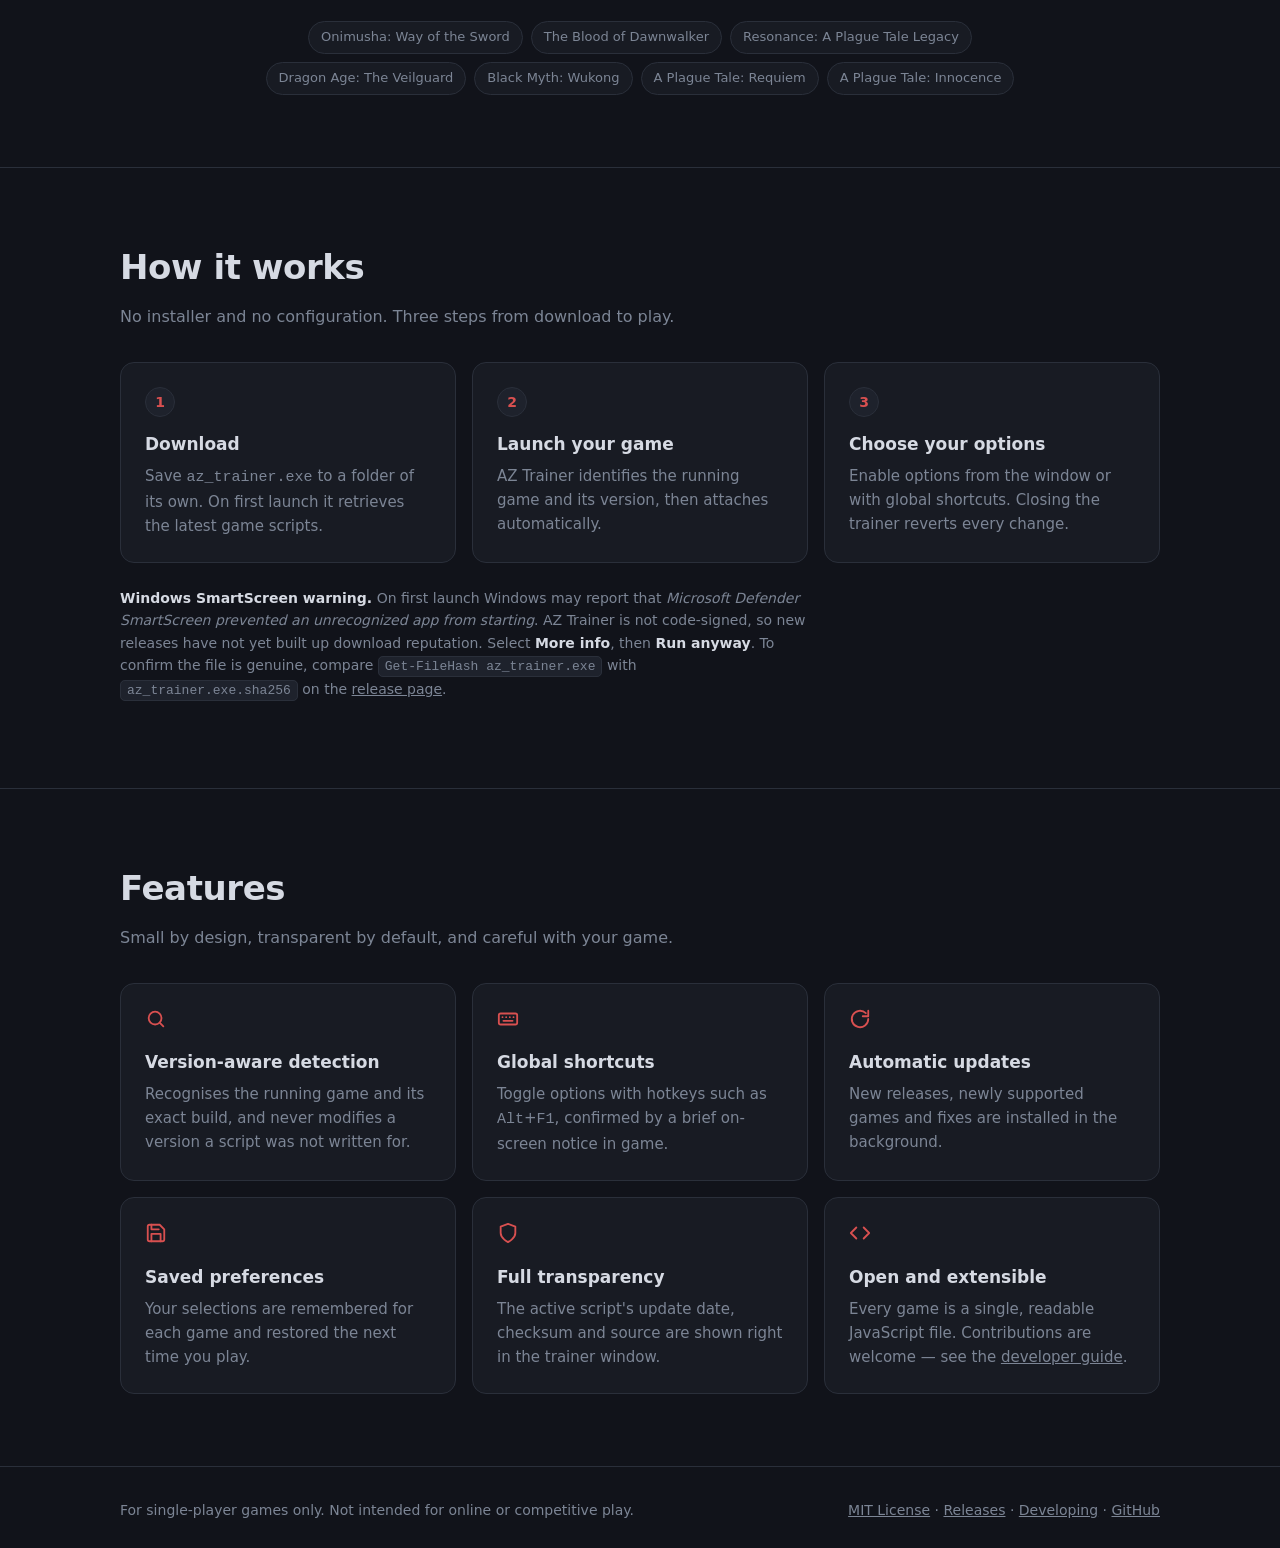
==== commit b8d889a3: "Use the app icon in the header and as touch icon" ====
--- a/index.html
+++ b/index.html
@@ -36,7 +36,9 @@
   "codeRepository": "https://github.com/az-trainer-app/az_trainer"
 }
 </script>
-<link rel="icon" href="favicon.ico">
+<link rel="icon" href="favicon.ico" sizes="any">
+<link rel="icon" type="image/png" href="icon.png">
+<link rel="apple-touch-icon" href="apple-touch-icon.png">
 <style>
   :root {
     --bg: #11131a;
@@ -74,10 +76,7 @@
   }
   header.top .wrap { display: flex; align-items: center; justify-content: space-between; height: 56px; }
   .brand { display: flex; align-items: center; gap: 10px; font-weight: 600; text-decoration: none; letter-spacing: .2px; }
-  .brand .mark {
-    width: 26px; height: 26px; border-radius: 7px; background: var(--accent);
-    display: grid; place-items: center; color: #fff; font-size: 13px; font-weight: 700;
-  }
+  .brand .mark { width: 28px; height: 28px; display: block; }
   nav.links { display: flex; gap: 22px; font-size: 14px; }
   nav.links a { text-decoration: none; color: var(--dim); }
   nav.links a:hover { color: var(--text); }
@@ -206,7 +205,7 @@
 
 <header class="top">
   <div class="wrap">
-    <a class="brand" href="#"><span class="mark">AZ</span>AZ Trainer</a>
+    <a class="brand" href="#"><img class="mark" src="icon.png" alt="" width="28" height="28">AZ Trainer</a>
     <nav class="links">
       <a href="#games">Games</a>
       <a class="opt" href="#how">How it works</a>
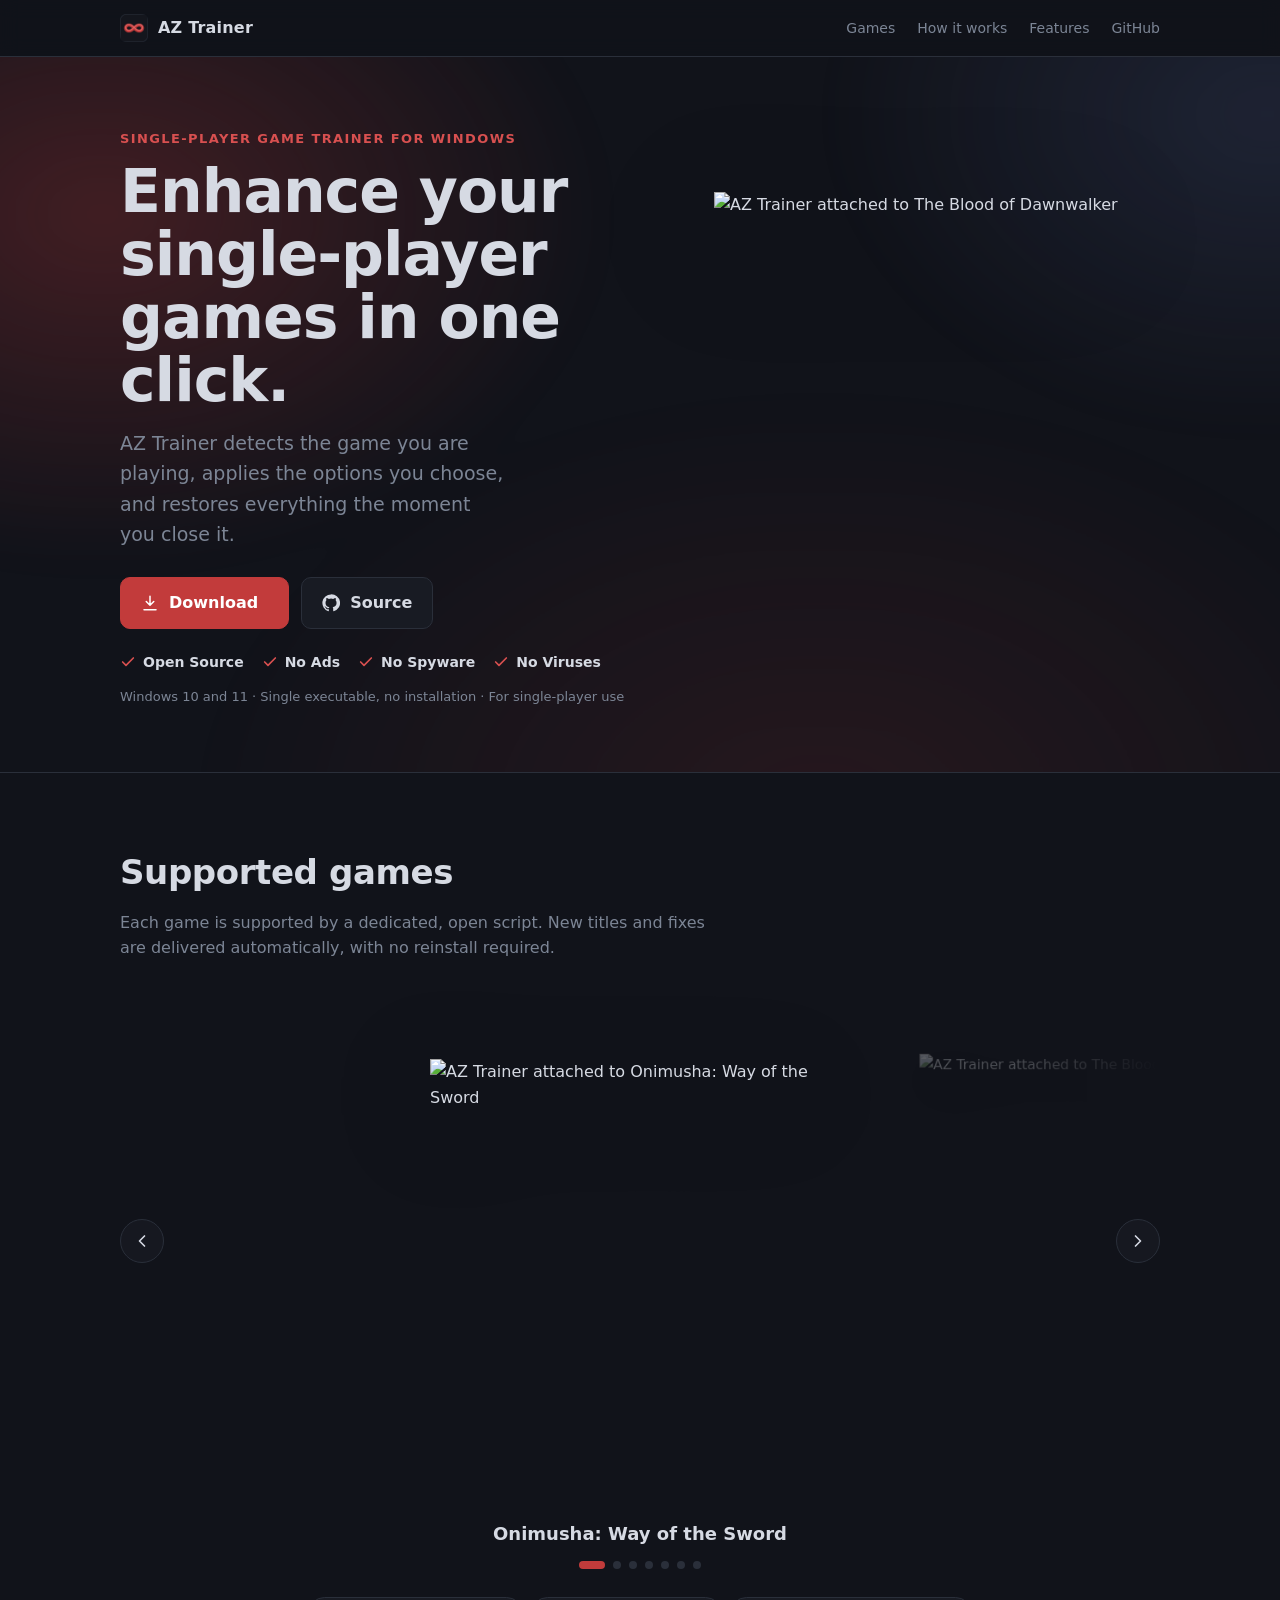
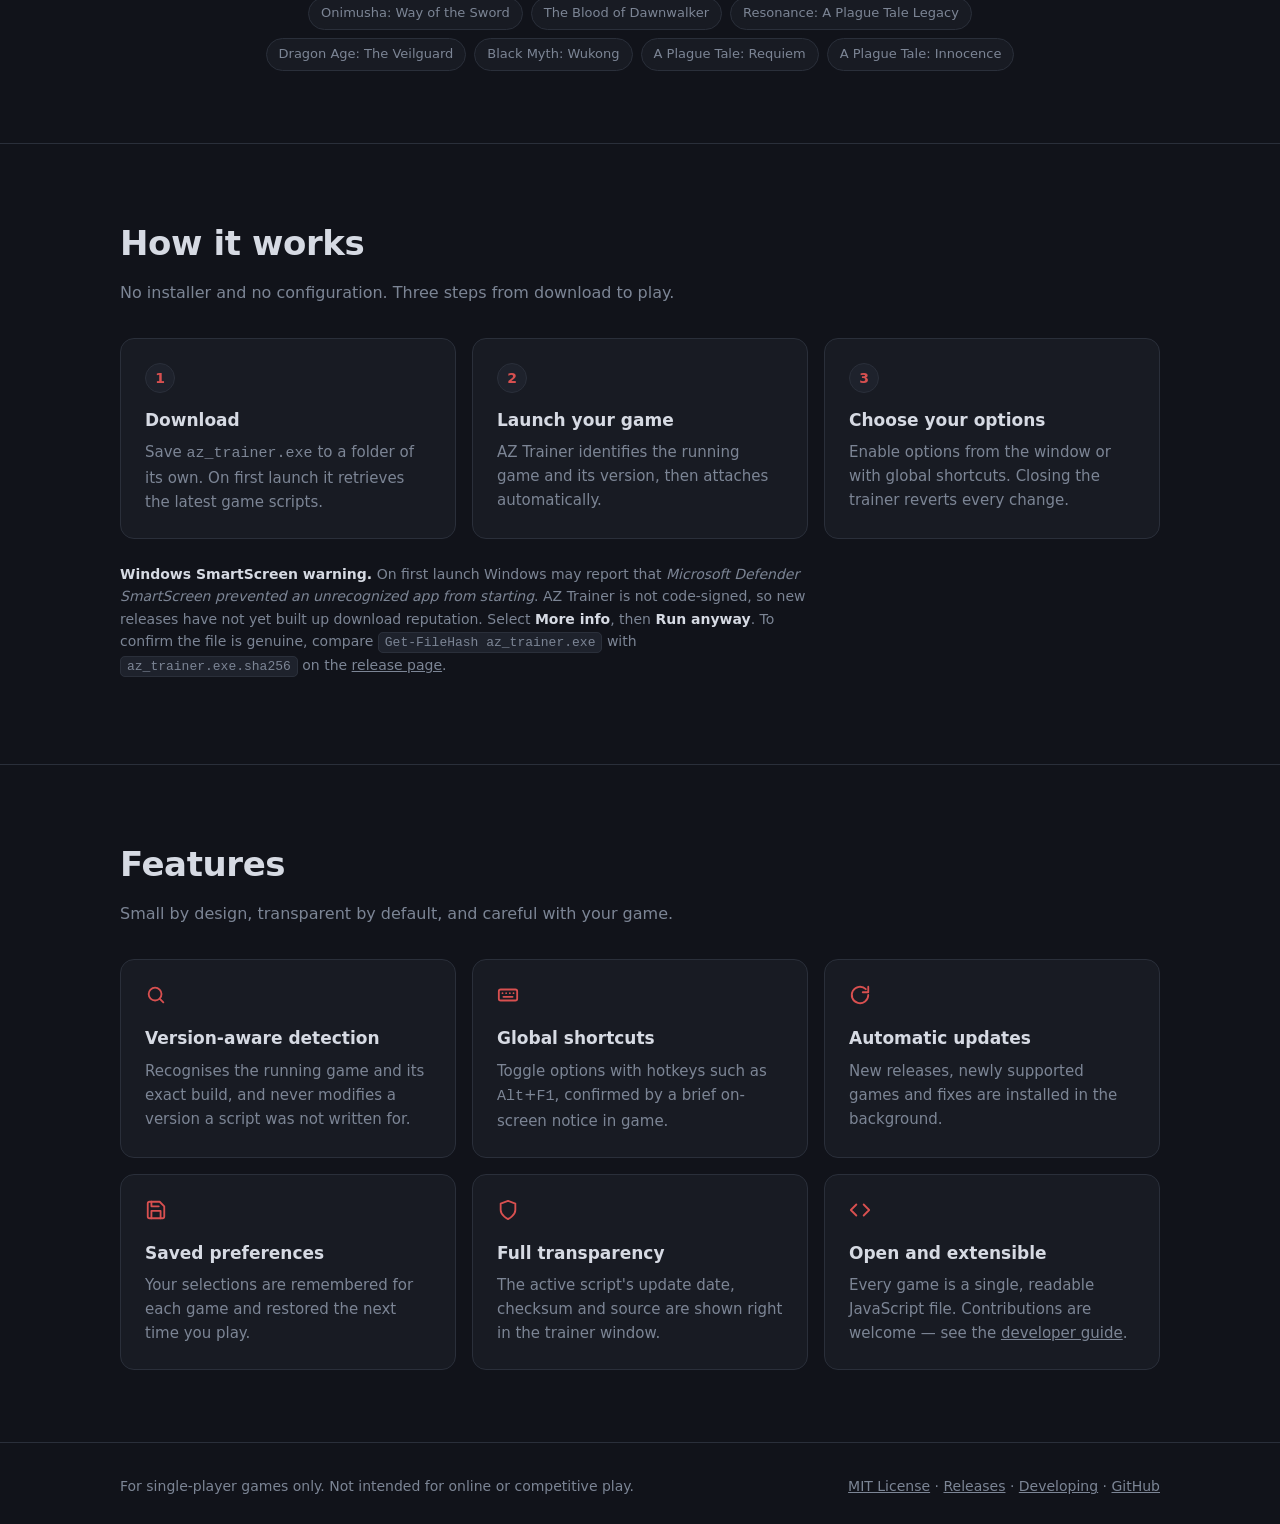
==== commit a977f6e3: "Screenshot sizes without the status bar" ====
--- a/index.html
+++ b/index.html
@@ -242,7 +242,7 @@
       </div>
       <div class="shot-hero">
         <div class="live" data-game="dawnwalker" data-title="The Blood of Dawnwalker">
-          <img src="https://raw.githubusercontent.com/az-trainer-app/az_trainer/main/docs/dawnwalker.png" alt="AZ Trainer attached to The Blood of Dawnwalker" width="527" height="599">
+          <img src="https://raw.githubusercontent.com/az-trainer-app/az_trainer/main/docs/dawnwalker.png" alt="AZ Trainer attached to The Blood of Dawnwalker" width="527" height="569">
         </div>
       </div>
     </div>
@@ -551,13 +551,13 @@
   // ---- screenshot carousel -------------------------------------------------
   // newest game first, by Steam release date
   const GAMES = [
-    { id: 'onimusha', title: 'Onimusha: Way of the Sword', h: 507 },       // Sep 3, 2026
-    { id: 'dawnwalker', title: 'The Blood of Dawnwalker', h: 599 },        // Sep 2, 2026
-    { id: 'resonance', title: 'Resonance: A Plague Tale Legacy', h: 317 }, // Aug 27, 2026
-    { id: 'veilguard', title: 'Dragon Age: The Veilguard', h: 599 },       // Oct 31, 2024
-    { id: 'wukong', title: 'Black Myth: Wukong', h: 642 },                 // Aug 19, 2024
-    { id: 'requiem', title: 'A Plague Tale: Requiem', h: 274 },            // Oct 17, 2022
-    { id: 'innocence', title: 'A Plague Tale: Innocence', h: 274 },        // May 14, 2019
+    { id: 'onimusha', title: 'Onimusha: Way of the Sword', h: 477 },       // Sep 3, 2026
+    { id: 'dawnwalker', title: 'The Blood of Dawnwalker', h: 569 },        // Sep 2, 2026
+    { id: 'resonance', title: 'Resonance: A Plague Tale Legacy', h: 287 }, // Aug 27, 2026
+    { id: 'veilguard', title: 'Dragon Age: The Veilguard', h: 569 },       // Oct 31, 2024
+    { id: 'wukong', title: 'Black Myth: Wukong', h: 612 },                 // Aug 19, 2024
+    { id: 'requiem', title: 'A Plague Tale: Requiem', h: 244 },            // Oct 17, 2022
+    { id: 'innocence', title: 'A Plague Tale: Innocence', h: 244 },        // May 14, 2019
   ];
   const AUTOPLAY_MS = 8000;
 
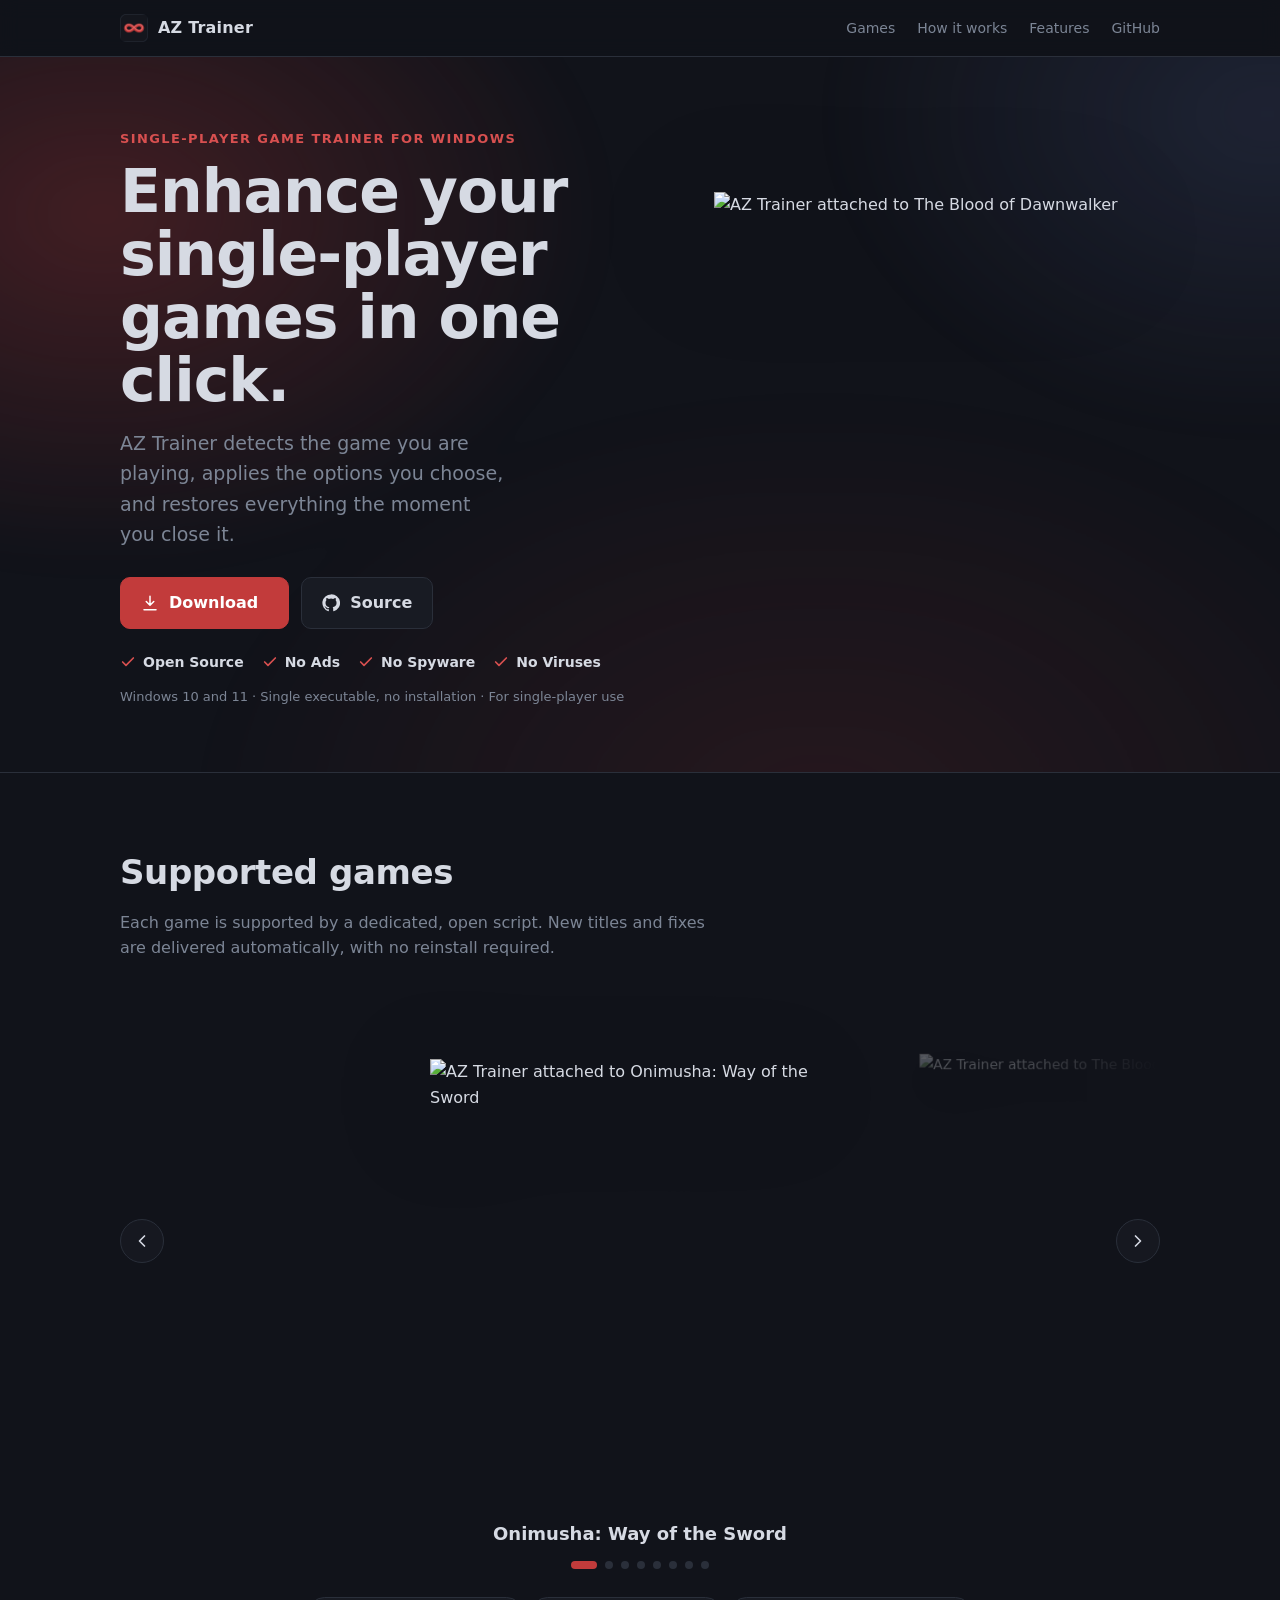
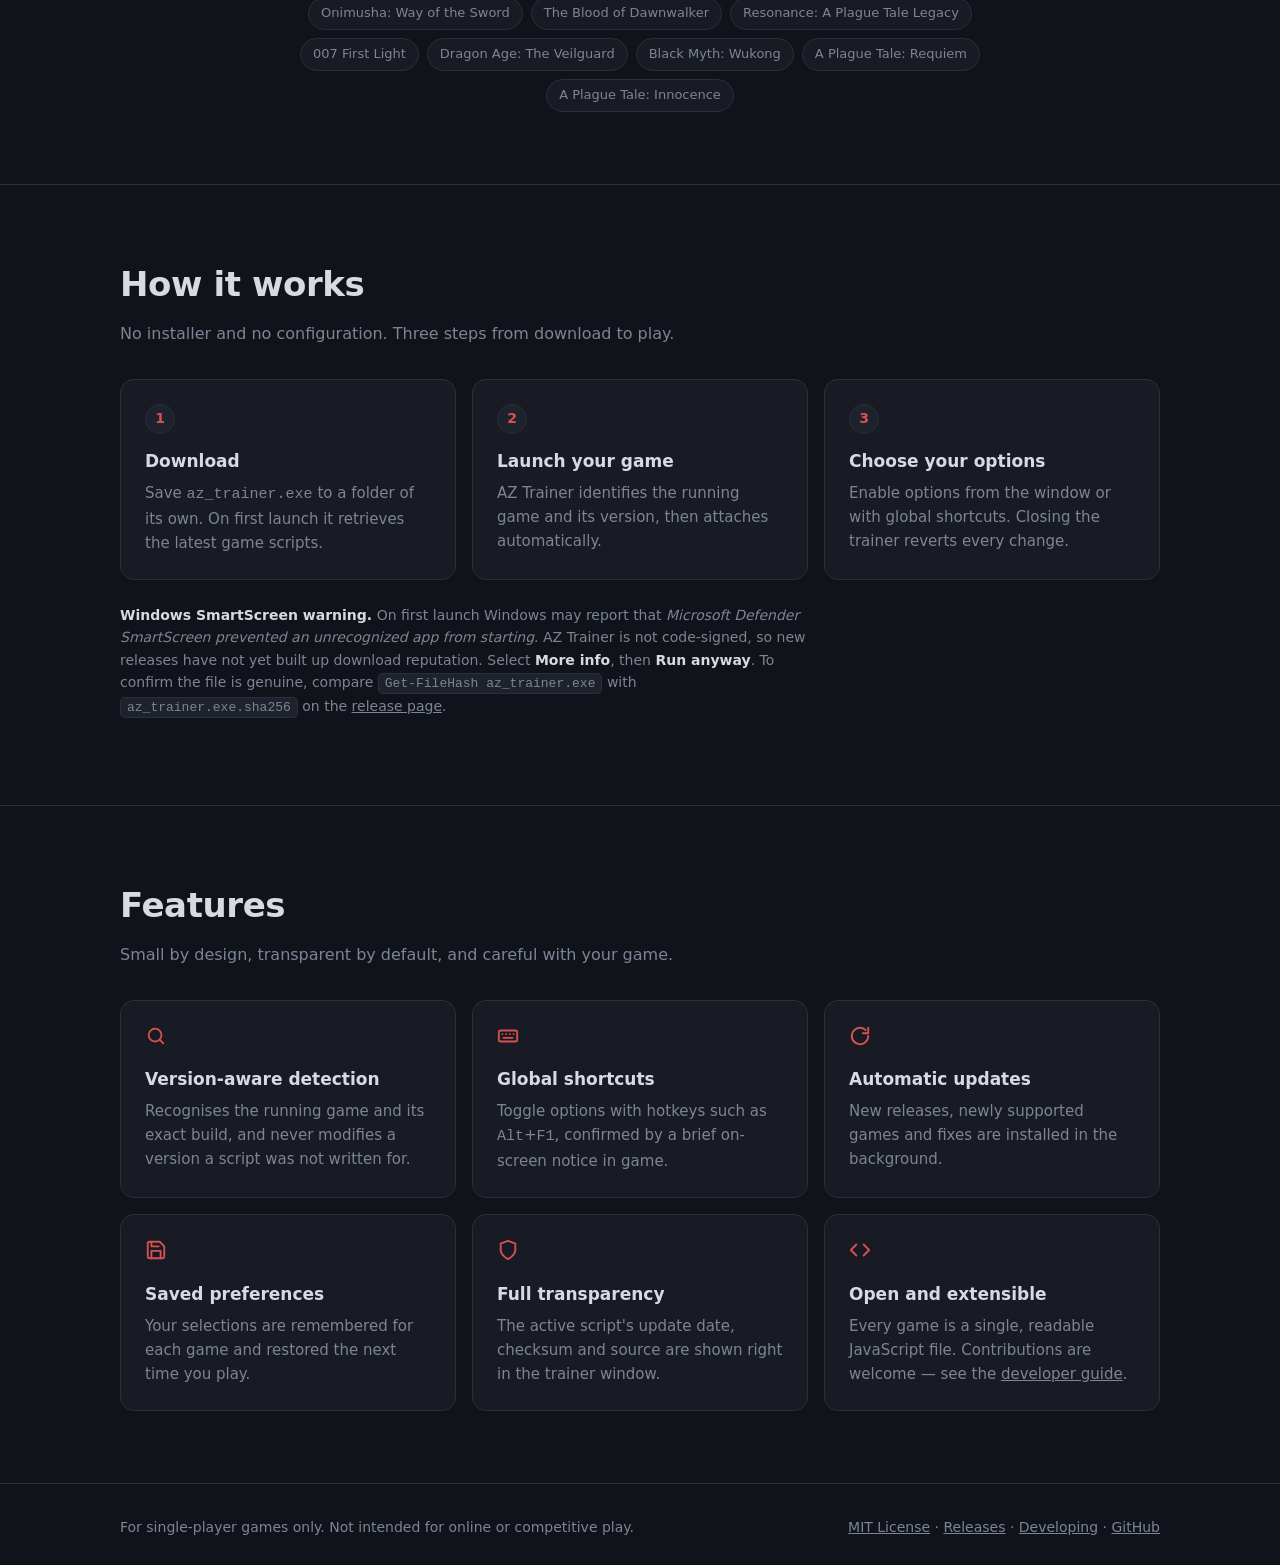
==== commit 950787f3: "Add 007 First Light" ====
--- a/index.html
+++ b/index.html
@@ -263,6 +263,7 @@
         <li>Onimusha: Way of the Sword</li>
         <li>The Blood of Dawnwalker</li>
         <li>Resonance: A Plague Tale Legacy</li>
+        <li>007 First Light</li>
         <li>Dragon Age: The Veilguard</li>
         <li>Black Myth: Wukong</li>
         <li>A Plague Tale: Requiem</li>
@@ -554,6 +555,7 @@
     { id: 'onimusha', title: 'Onimusha: Way of the Sword', h: 477 },       // Sep 3, 2026
     { id: 'dawnwalker', title: 'The Blood of Dawnwalker', h: 569 },        // Sep 2, 2026
     { id: 'resonance', title: 'Resonance: A Plague Tale Legacy', h: 287 }, // Aug 27, 2026
+    { id: 'firstlight', title: '007 First Light', h: 329 },                // May 26, 2026
     { id: 'veilguard', title: 'Dragon Age: The Veilguard', h: 569 },       // Oct 31, 2024
     { id: 'wukong', title: 'Black Myth: Wukong', h: 612 },                 // Aug 19, 2024
     { id: 'requiem', title: 'A Plague Tale: Requiem', h: 244 },            // Oct 17, 2022
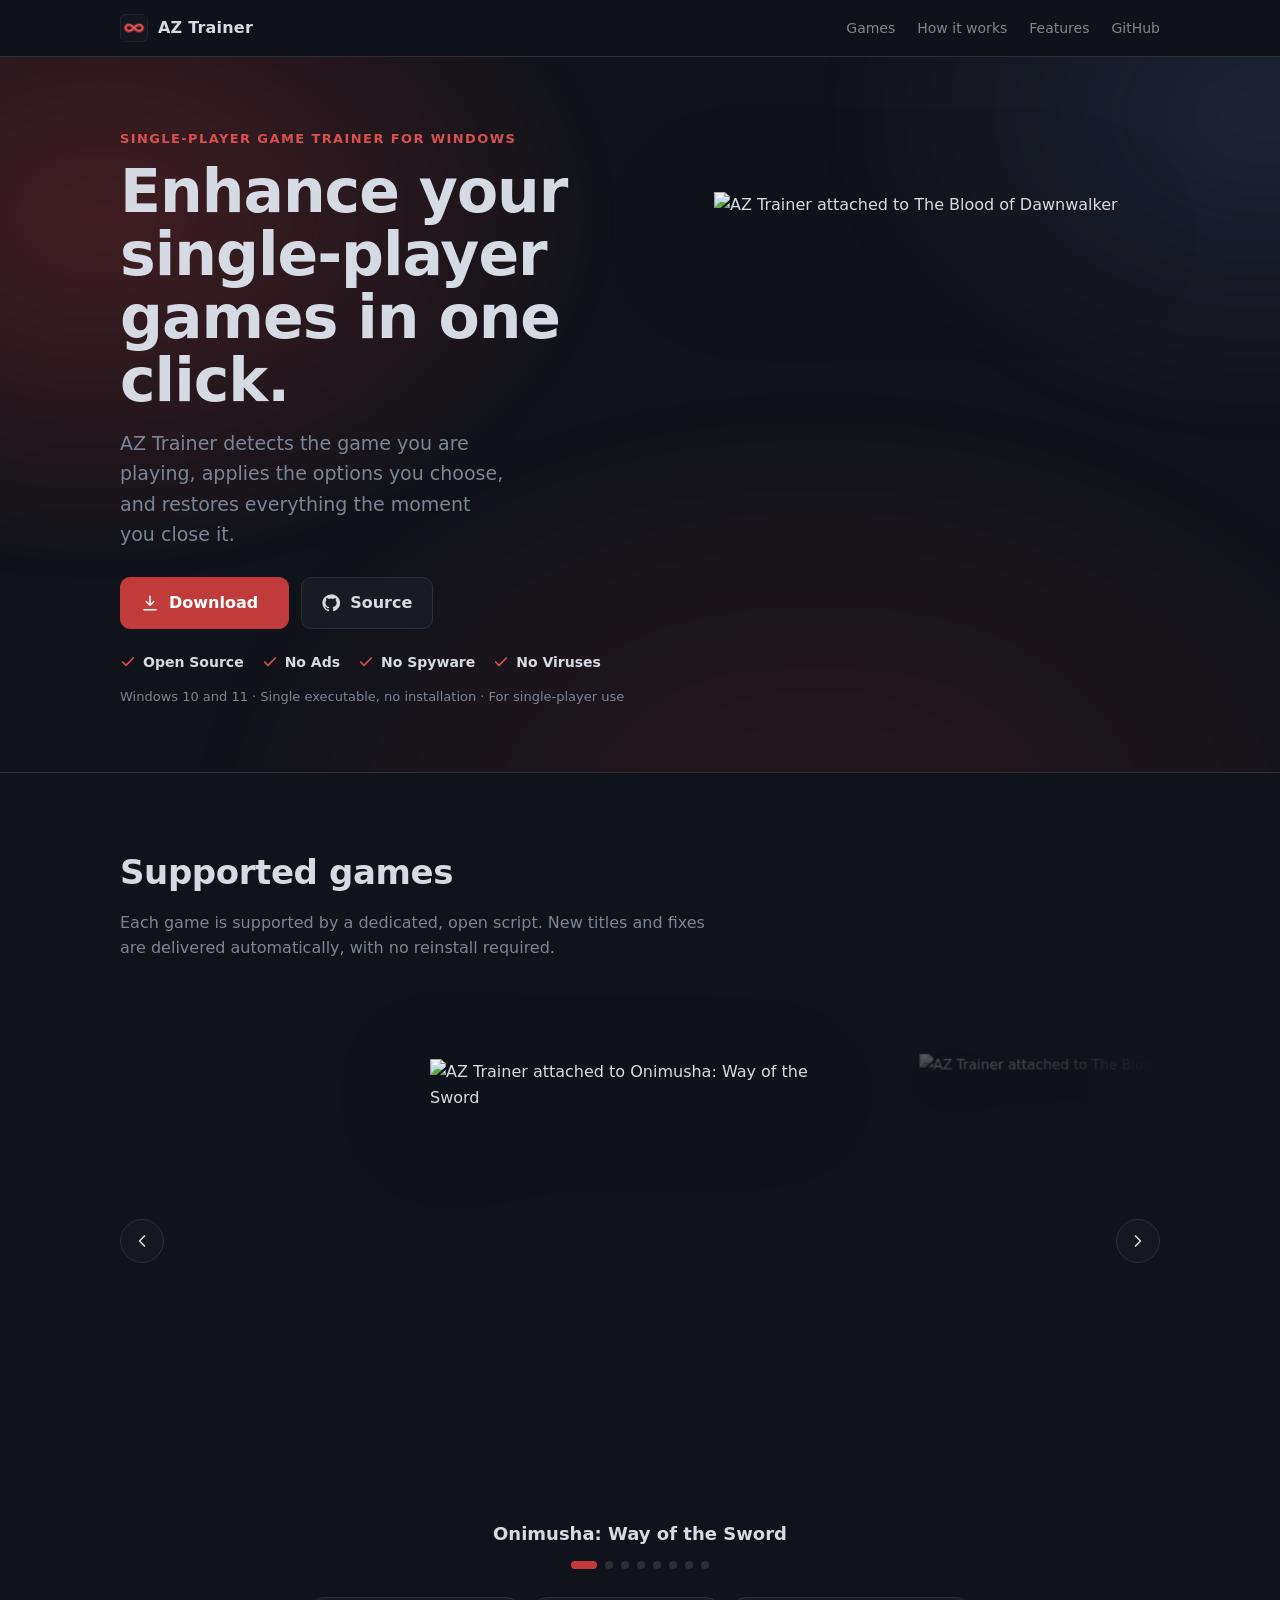
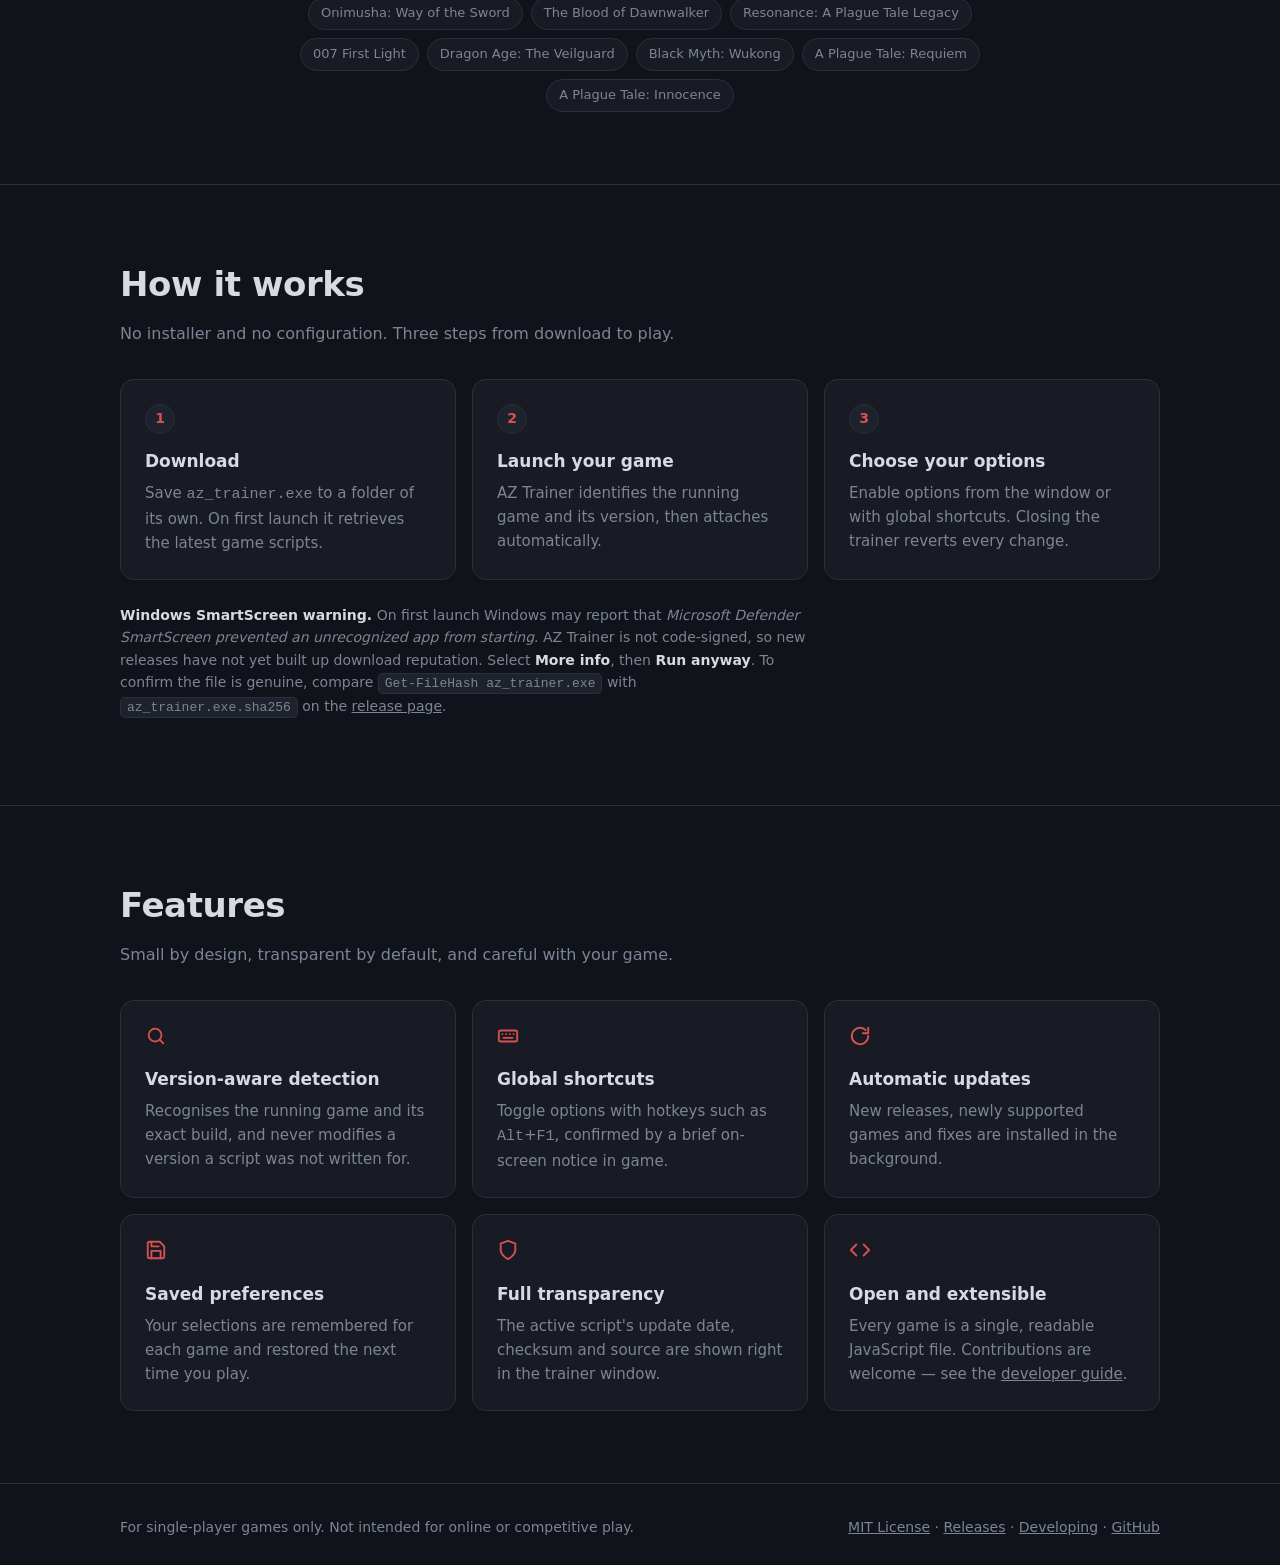
==== commit 1255d8fa: "Mobile layout; titles stay put so they show while the carousel moves" ====
--- a/index.html
+++ b/index.html
@@ -71,6 +71,7 @@
   header.top {
     position: sticky; top: 0; z-index: 10;
     background: color-mix(in srgb, var(--bg) 82%, transparent);
+    -webkit-backdrop-filter: blur(10px);
     backdrop-filter: blur(10px);
     border-bottom: 1px solid var(--line);
   }
@@ -99,7 +100,8 @@
     position: relative; display: grid; grid-template-columns: 1.05fr .95fr; gap: 48px;
     align-items: center; padding-block: 72px 64px;
   }
-  @media (max-width: 860px) { .hero .wrap { grid-template-columns: 1fr; padding-block: 48px; } }
+  /* minmax: the screenshot's own width must not widen the column past the screen */
+  @media (max-width: 860px) { .hero .wrap { grid-template-columns: minmax(0, 1fr); padding-block: 48px; } }
   .eyebrow { color: var(--accent-hi); font-size: 13px; font-weight: 600; letter-spacing: 1.4px; text-transform: uppercase; }
   h1 { font-size: clamp(38px, 6vw, 60px); line-height: 1.05; margin: 10px 0 16px; letter-spacing: -1px; }
   .lede { color: var(--dim); font-size: 19px; max-width: 32ch; margin: 0 0 28px; }
@@ -118,7 +120,7 @@
   .trust { display: flex; flex-wrap: wrap; gap: 8px 18px; margin-top: 22px; font-size: 14px; font-weight: 600; color: var(--text); }
   .trust span { display: inline-flex; align-items: center; gap: 7px; }
   .trust svg { width: 16px; height: 16px; color: var(--accent-hi); flex: none; }
-  .shot-hero { justify-self: center; position: relative; }
+  .shot-hero { position: relative; display: flex; justify-content: center; min-width: 0; }
   .shot-hero .live { filter: drop-shadow(0 30px 60px rgba(0,0,0,.55)); }
 
   /* ---- sections -------------------------------------------------------- */
@@ -189,10 +191,50 @@
   }
   .live-banner.ready { opacity: 1; }
   .live-banner canvas { position: absolute; inset: 0; width: 100%; height: 100%; display: block; }
+  /* Each screenshot keeps its own title, written once and never moved: mobile
+     browsers hold back repainting changed text inside a slide that is still
+     scaling, so a title swapped in with the banner showed only once the
+     carousel stopped. The title just fades with the banner under it. */
   .live-title {
-    position: absolute; left: calc(14 * 100cqw / 420); bottom: calc(8 * 100cqw / 420);
-    font-size: calc(20 * 100cqw / 420); line-height: 1.4; font-weight: 600; color: #fff; white-space: nowrap;
-    text-shadow: calc(100cqw / 420) calc(100cqw / 420) 0 rgba(0, 0, 0, .75);
+    position: absolute; z-index: 1; pointer-events: none;
+    left: calc(18.5 * 100cqw / 527); top: calc(163 * 100cqw / 527); transform: translateY(-100%);
+    font-size: calc(25 * 100cqw / 527); line-height: 1.4; font-weight: 600; color: #fff; white-space: nowrap;
+    text-shadow: calc(1.25 * 100cqw / 527) calc(1.25 * 100cqw / 527) 0 rgba(0, 0, 0, .75);
+    opacity: 0; transition: opacity .35s ease; will-change: opacity;
+  }
+  .live.lit > .live-title { opacity: 1; }
+
+  /* ---- phones --------------------------------------------------------- */
+  @media (hover: none) { .btn:hover { transform: none; } }
+  @media (max-width: 600px) {
+    .wrap { padding-inline: 18px; }
+    header.top .wrap { height: 52px; }
+    nav.links { gap: 18px; }
+    .hero .wrap { padding-block: 36px 44px; gap: 36px; }
+    h1 { font-size: 36px; }
+    .lede { font-size: 17px; margin-bottom: 24px; }
+    .cta .btn { flex: 1 1 0; justify-content: center; padding-inline: 14px; }
+    .trust { gap: 6px 14px; margin-top: 18px; }
+    section { padding-block: 52px; }
+    .sub { margin-bottom: 24px; }
+    /* the carousel runs edge to edge, the neighbours peeking in at the sides,
+       and its arrows sit beside the caption instead of over the screenshot */
+    .viewport {
+      margin-inline: -18px; padding-block: 28px 64px; margin-block: -20px -44px;
+      -webkit-mask-image: linear-gradient(90deg, transparent, #000 6%, #000 94%, transparent);
+      mask-image: linear-gradient(90deg, transparent, #000 6%, #000 94%, transparent);
+    }
+    .track { gap: 14px; }
+    .slide { width: calc(100vw - 72px); transform: scale(.9); }
+    .nav { top: auto; bottom: 0; width: 40px; height: 40px; }
+    .caption { font-size: 16px; line-height: 1.35; min-height: 2.7em; display: grid; place-items: center; padding-inline: 48px; }
+    .dots { gap: 6px; padding-bottom: 14px; }
+    .dot { width: 10px; height: 10px; }
+    .dot[aria-current="true"] { width: 24px; }
+    .game-list { margin-top: 24px; }
+    .card { padding: 20px; }
+    .note code { overflow-wrap: anywhere; }
+    footer .wrap { flex-direction: column; }
   }
 
   footer { border-top: 1px solid var(--line); padding-block: 32px; color: var(--dim); font-size: 14px; }
@@ -454,8 +496,7 @@
   function liveBanner(host) {
     const box = el('div', 'live-banner');
     const canvas = el('canvas');
-    const title = el('div', 'live-title');
-    box.append(canvas, title);
+    box.append(canvas);
     host.append(box);
     const none = { set() {}, moveTo() {} };
     const gl = canvas.getContext('webgl2', { alpha: false, antialias: false });
@@ -502,12 +543,13 @@
       gl.drawArrays(gl.TRIANGLE_STRIP, 0, 4);
     }
 
-    function set(id, name) {
-      title.textContent = name;
+    const lit = (on) => { box.classList.toggle('ready', on); box.parentElement.classList.toggle('lit', on); };
+
+    function set(id) {
       if (want === id) return;
       want = id;
       ready = false;
-      box.classList.remove('ready');
+      lit(false);
       const image = new Image();
       image.crossOrigin = 'anonymous';
       image.onload = () => {
@@ -522,7 +564,7 @@
         gl.uniform2f(uImg, image.naturalWidth, image.naturalHeight);
         ready = true;
         draw(performance.now());
-        box.classList.add('ready');
+        lit(true);
       };
       image.src = ART_URL(id);
     }
@@ -534,6 +576,7 @@
       set,
       /** Carry the banner over to another screenshot. */
       moveTo(host) {
+        box.parentElement.classList.remove('lit');
         host.append(box);
         draw(performance.now());
       },
@@ -547,7 +590,10 @@
     })(performance.now());
   }
 
-  liveBanner(document.querySelector('.shot-hero .live')).set('dawnwalker', 'The Blood of Dawnwalker');
+  /** The banner's title, laid over a screenshot once. */
+  const titled = (live, name) => { live.append(el('div', 'live-title', name)); return live; };
+
+  liveBanner(titled(document.querySelector('.shot-hero .live'), 'The Blood of Dawnwalker')).set('dawnwalker');
 
   // ---- screenshot carousel -------------------------------------------------
   // newest game first, by Steam release date
@@ -584,6 +630,7 @@
     img.alt = `AZ Trainer attached to ${g.title}`;
     img.draggable = false;
     live.append(img);
+    titled(live, g.title);
     slide.append(live);
     slide.addEventListener('click', () => { if (!swiped && i !== current) go(i, true); });
     track.append(slide);
@@ -612,7 +659,7 @@
     track.style.transform = `translateX(${viewport.clientWidth / 2 - (front.offsetLeft + front.offsetWidth / 2)}px)`;
     caption.textContent = g.title;
     slideBanner.moveTo(slides[current].live);
-    slideBanner.set(g.id, g.title);
+    slideBanner.set(g.id);
     if (byUser) {
       history.replaceState(null, '', `#${g.id}`);
       autoplay();
@@ -642,6 +689,7 @@
 
   let startX = null;
   viewport.addEventListener('pointerdown', (e) => { startX = e.clientX; swiped = false; });
+  viewport.addEventListener('pointercancel', () => { startX = null; });
   viewport.addEventListener('pointerup', (e) => {
     if (startX === null) return;
     const dx = e.clientX - startX;
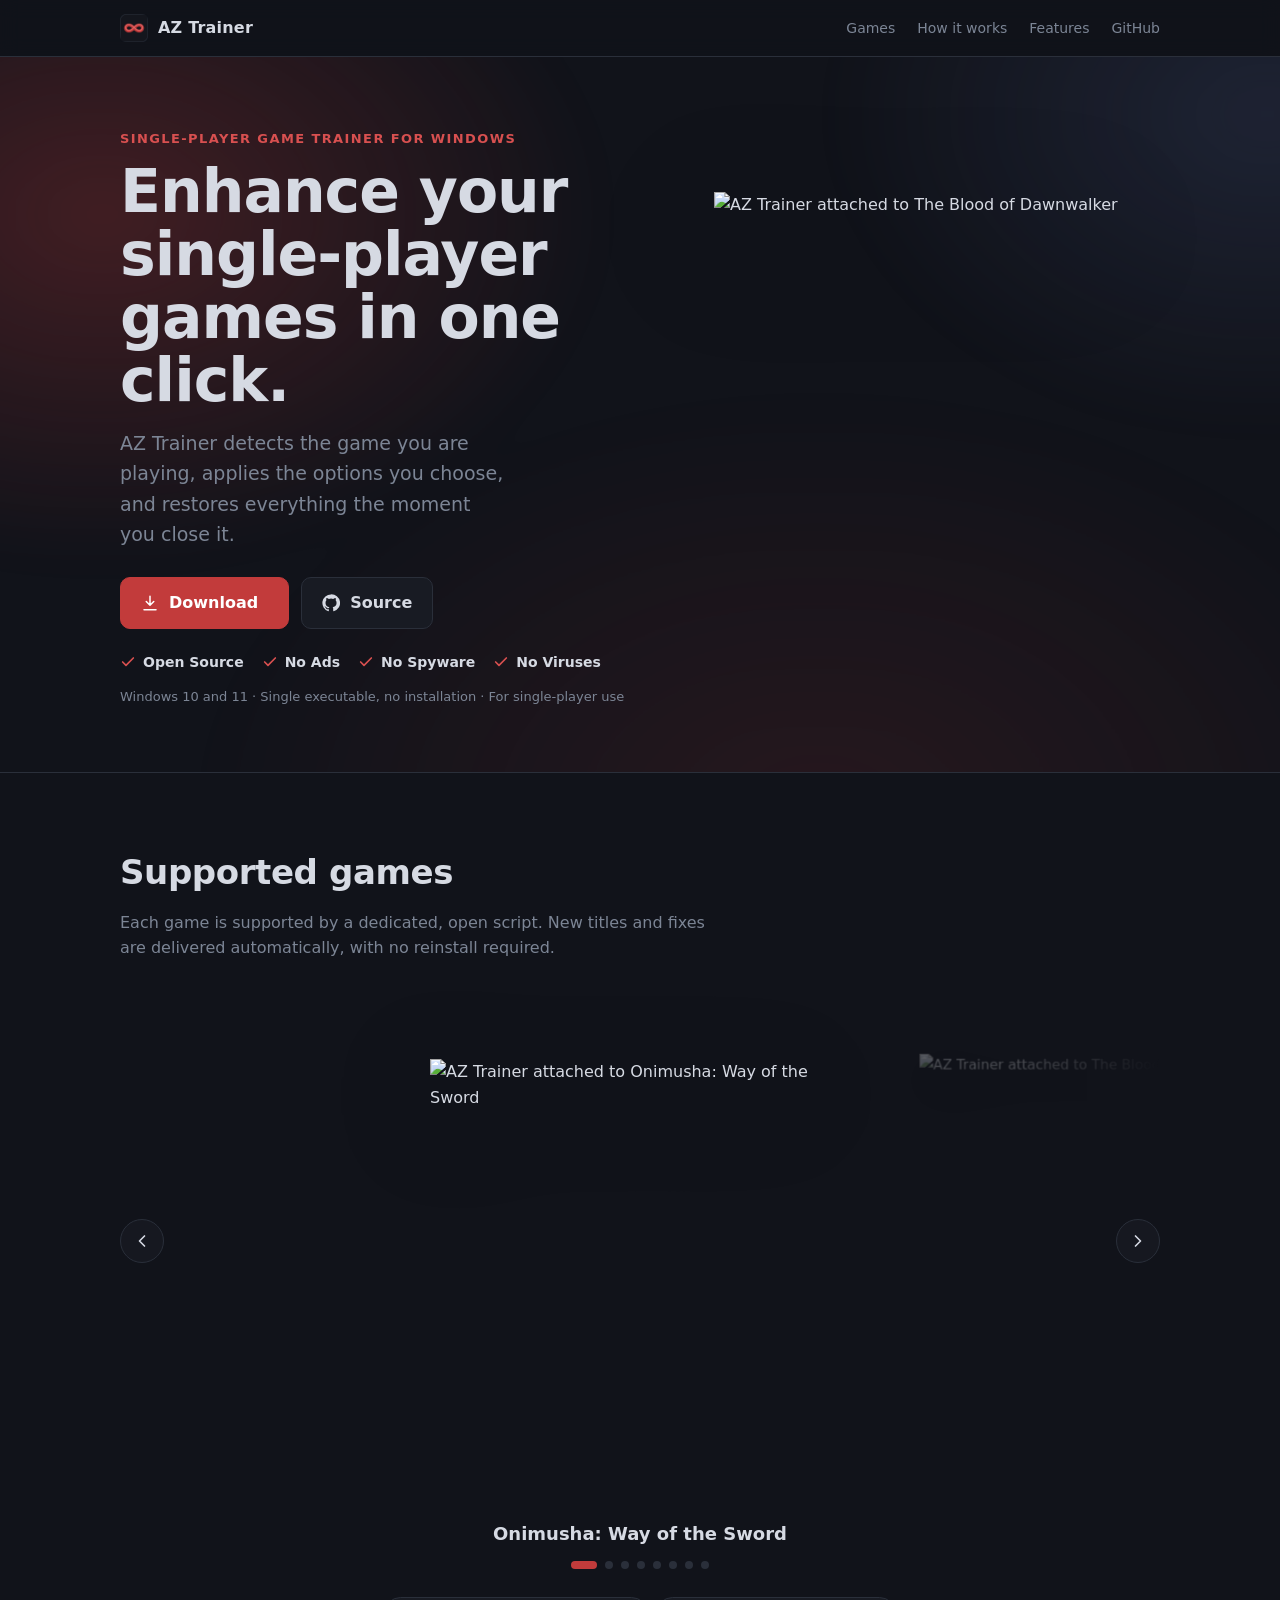
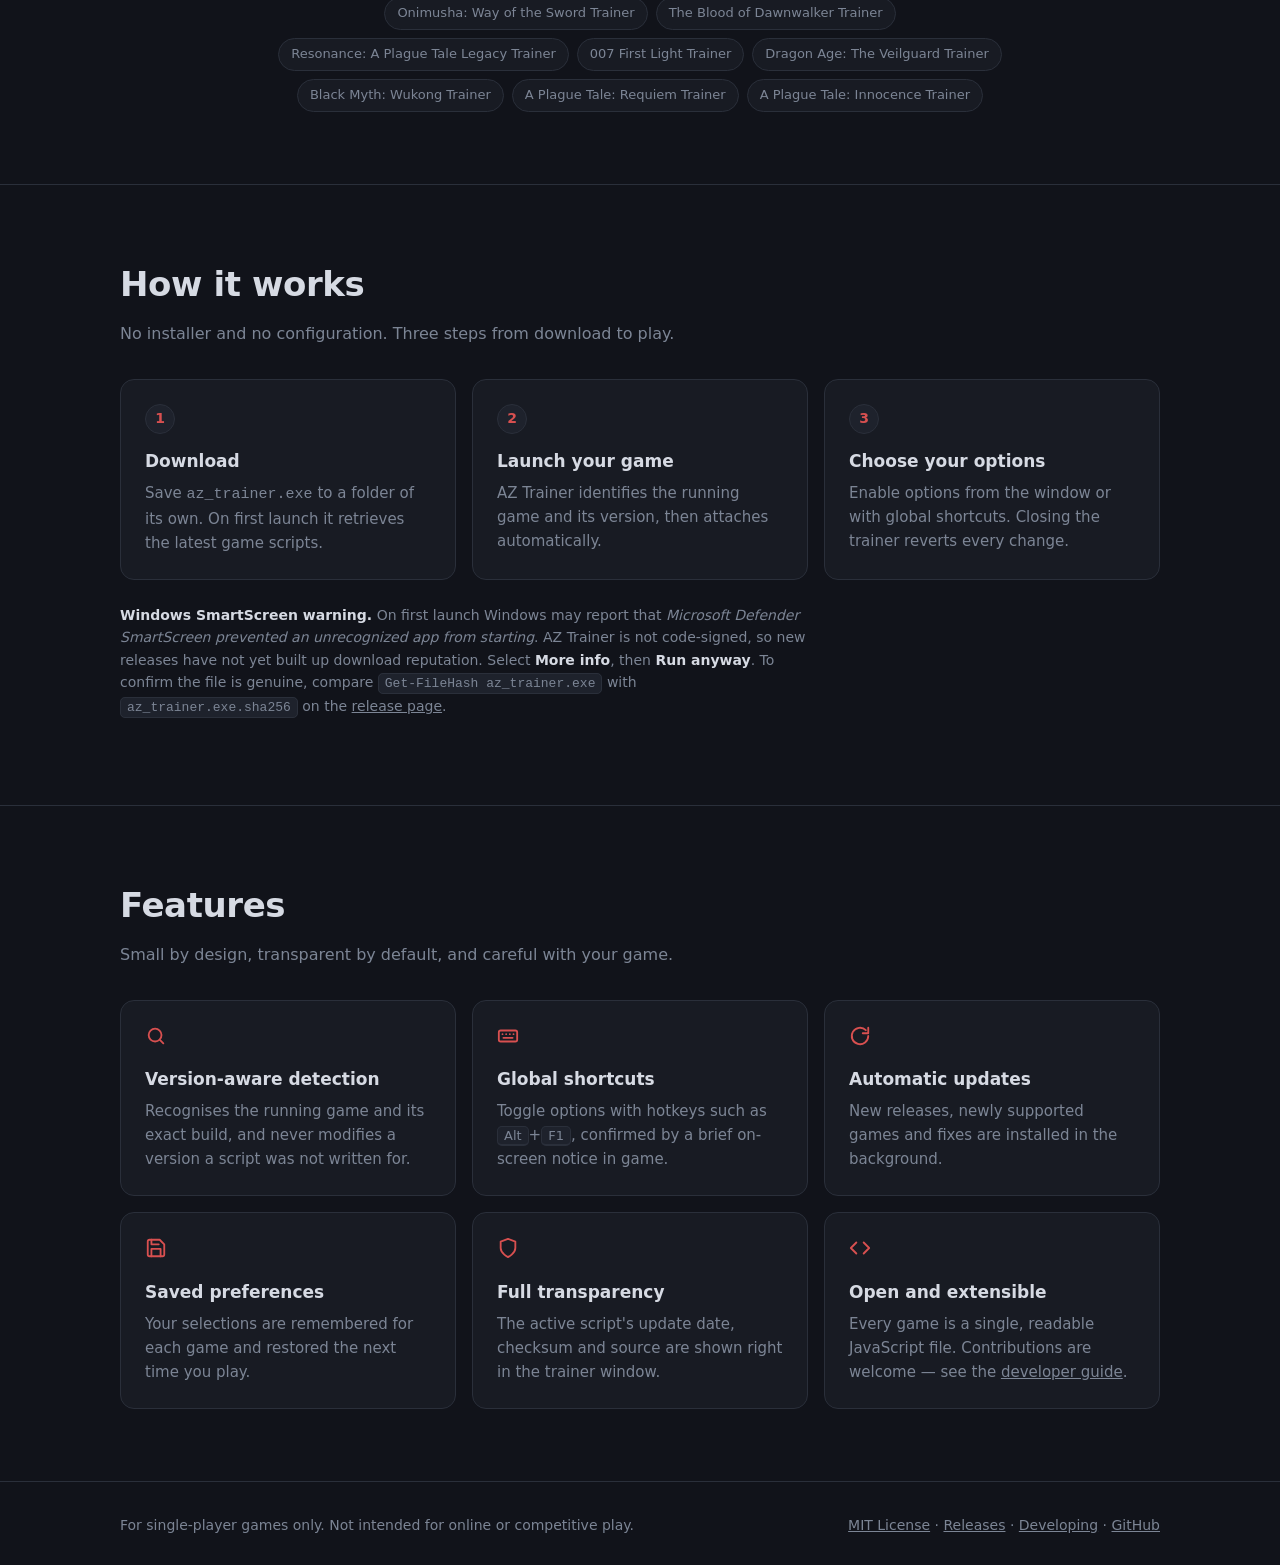
==== commit 35bb1bcb: "A page per game, built from the configs, and a sitemap that lists them" ====
--- a/index.html
+++ b/index.html
@@ -39,209 +39,7 @@
 <link rel="icon" href="favicon.ico" sizes="any">
 <link rel="icon" type="image/png" href="icon.png">
 <link rel="apple-touch-icon" href="apple-touch-icon.png">
-<style>
-  :root {
-    --bg: #11131a;
-    --panel: #181b23;
-    --panel-2: #1e222c;
-    --line: #2a2f3a;
-    --text: #d6dae3;
-    --dim: #7c8595;
-    --accent: #c23b3b;
-    --accent-hi: #d85050;
-    --radius: 14px;
-    --max: 1080px;
-    color-scheme: dark;
-  }
-  * { box-sizing: border-box; }
-  html { scroll-behavior: smooth; }
-  body {
-    margin: 0;
-    background: var(--bg);
-    color: var(--text);
-    font: 16px/1.6 "Segoe UI", system-ui, -apple-system, Roboto, "Helvetica Neue", Arial, sans-serif;
-    -webkit-font-smoothing: antialiased;
-    -webkit-user-select: none;
-    user-select: none;
-  }
-  a { color: inherit; }
-  .wrap { max-width: var(--max); margin: 0 auto; padding-inline: 20px; }
-
-  /* ---- header ---------------------------------------------------------- */
-  header.top {
-    position: sticky; top: 0; z-index: 10;
-    background: color-mix(in srgb, var(--bg) 82%, transparent);
-    -webkit-backdrop-filter: blur(10px);
-    backdrop-filter: blur(10px);
-    border-bottom: 1px solid var(--line);
-  }
-  header.top .wrap { display: flex; align-items: center; justify-content: space-between; height: 56px; }
-  .brand { display: flex; align-items: center; gap: 10px; font-weight: 600; text-decoration: none; letter-spacing: .2px; }
-  .brand .mark { width: 28px; height: 28px; display: block; }
-  nav.links { display: flex; gap: 22px; font-size: 14px; }
-  nav.links a { text-decoration: none; color: var(--dim); }
-  nav.links a:hover { color: var(--text); }
-  @media (max-width: 560px) { nav.links a.opt { display: none; } }
-
-  /* ---- hero ------------------------------------------------------------ */
-  .hero { position: relative; overflow: hidden; border-bottom: 1px solid var(--line); }
-  .hero::before {
-    content: ""; position: absolute; inset: -20%;
-    background:
-      radial-gradient(40% 50% at 20% 30%, rgba(194, 59, 59, .28), transparent 70%),
-      radial-gradient(35% 45% at 85% 20%, rgba(90, 110, 170, .18), transparent 70%),
-      radial-gradient(50% 60% at 60% 90%, rgba(194, 59, 59, .12), transparent 70%);
-    filter: blur(20px);
-    animation: drift 18s ease-in-out infinite alternate;
-  }
-  @keyframes drift { from { transform: translate3d(-2%, -1%, 0) scale(1); } to { transform: translate3d(2%, 2%, 0) scale(1.06); } }
-  @media (prefers-reduced-motion: reduce) { .hero::before { animation: none; } }
-  .hero .wrap {
-    position: relative; display: grid; grid-template-columns: 1.05fr .95fr; gap: 48px;
-    align-items: center; padding-block: 72px 64px;
-  }
-  /* minmax: the screenshot's own width must not widen the column past the screen */
-  @media (max-width: 860px) { .hero .wrap { grid-template-columns: minmax(0, 1fr); padding-block: 48px; } }
-  .eyebrow { color: var(--accent-hi); font-size: 13px; font-weight: 600; letter-spacing: 1.4px; text-transform: uppercase; }
-  h1 { font-size: clamp(38px, 6vw, 60px); line-height: 1.05; margin: 10px 0 16px; letter-spacing: -1px; }
-  .lede { color: var(--dim); font-size: 19px; max-width: 32ch; margin: 0 0 28px; }
-  .cta { display: flex; flex-wrap: wrap; gap: 12px; align-items: center; }
-  .btn {
-    display: inline-flex; align-items: center; gap: 10px; padding: 12px 20px; border-radius: 10px;
-    font-weight: 600; text-decoration: none; border: 1px solid var(--line); transition: background .15s, border-color .15s, transform .15s;
-  }
-  .btn:hover { transform: translateY(-1px); }
-  .btn.primary { background: var(--accent); border-color: var(--accent); color: #fff; }
-  .btn.primary:hover { background: var(--accent-hi); border-color: var(--accent-hi); }
-  .btn.ghost { background: var(--panel); }
-  .btn.ghost:hover { border-color: var(--dim); }
-  .btn svg { width: 18px; height: 18px; }
-  .meta { color: var(--dim); font-size: 13px; margin-top: 14px; }
-  .trust { display: flex; flex-wrap: wrap; gap: 8px 18px; margin-top: 22px; font-size: 14px; font-weight: 600; color: var(--text); }
-  .trust span { display: inline-flex; align-items: center; gap: 7px; }
-  .trust svg { width: 16px; height: 16px; color: var(--accent-hi); flex: none; }
-  .shot-hero { position: relative; display: flex; justify-content: center; min-width: 0; }
-  .shot-hero .live { filter: drop-shadow(0 30px 60px rgba(0,0,0,.55)); }
-
-  /* ---- sections -------------------------------------------------------- */
-  section { padding-block: 72px; }
-  section + section { border-top: 1px solid var(--line); }
-  h2 { font-size: clamp(26px, 3.4vw, 34px); margin: 0 0 10px; letter-spacing: -.4px; }
-  .sub { color: var(--dim); margin: 0 0 32px; max-width: 60ch; }
-
-  /* ---- screenshot carousel ------------------------------------------- */
-  .carousel { position: relative; outline: none; }
-  .viewport {
-    /* room for the slides' drop shadows inside the clip, given back in margin */
-    overflow: hidden; padding-block: 48px 96px; margin-block: -36px -68px; touch-action: pan-y;
-    -webkit-mask-image: linear-gradient(90deg, transparent, #000 14%, #000 86%, transparent);
-    mask-image: linear-gradient(90deg, transparent, #000 14%, #000 86%, transparent);
-  }
-  .track { display: flex; align-items: center; gap: 40px; transition: transform .55s cubic-bezier(.22, .7, .2, 1); will-change: transform; }
-  .slide {
-    flex: 0 0 auto; width: min(420px, 76vw); opacity: .3; transform: scale(.86); filter: saturate(.4);
-    transition: opacity .45s, transform .45s, filter .45s; cursor: pointer; user-select: none;
-  }
-  .slide.active { opacity: 1; transform: none; filter: none; cursor: default; }
-  .slide .live { width: 100%; filter: drop-shadow(0 22px 44px rgba(0, 0, 0, .55)); }
-  .slide img { -webkit-user-drag: none; }
-  .nav {
-    position: absolute; top: calc(50% - 44px); z-index: 2; width: 44px; height: 44px; border-radius: 50%;
-    display: grid; place-items: center; cursor: pointer; color: var(--text);
-    background: color-mix(in srgb, var(--panel) 85%, transparent); border: 1px solid var(--line);
-    transition: border-color .15s, background .15s;
-  }
-  .nav:hover { border-color: var(--dim); background: var(--panel-2); }
-  .nav.prev { left: 0; }
-  .nav.next { right: 0; }
-  .nav svg { width: 20px; height: 20px; }
-  .caption { text-align: center; font-weight: 600; font-size: 18px; min-height: 1.6em; }
-  .dots { display: flex; justify-content: center; gap: 8px; margin-top: 12px; }
-  .game-list { list-style: none; padding: 0; margin: 28px auto 0; display: flex; flex-wrap: wrap; justify-content: center; gap: 8px; max-width: 760px; }
-  .game-list li { font-size: 13px; color: var(--dim); background: var(--panel); border: 1px solid var(--line); border-radius: 999px; padding: 5px 12px; }
-  .dot { width: 8px; height: 8px; padding: 0; border: 0; border-radius: 999px; background: var(--line); cursor: pointer; transition: width .25s, background .25s; }
-  .dot:hover { background: var(--dim); }
-  .dot[aria-current="true"] { width: 26px; background: var(--accent); }
-  .nav:focus-visible, .dot:focus-visible, .carousel:focus-visible .slide.active { outline: 2px solid var(--accent-hi); outline-offset: 3px; }
-
-  /* ---- steps & features ------------------------------------------------ */
-  .grid3 { display: grid; grid-template-columns: repeat(3, 1fr); gap: 16px; }
-  @media (max-width: 860px) { .grid3 { grid-template-columns: 1fr; } }
-  .card { background: var(--panel); border: 1px solid var(--line); border-radius: var(--radius); padding: 24px; }
-  .card .n { width: 30px; height: 30px; border-radius: 50%; display: grid; place-items: center; background: var(--panel-2); border: 1px solid var(--line); color: var(--accent-hi); font-weight: 700; font-size: 14px; margin-bottom: 14px; }
-  .card h4 { margin: 0 0 6px; font-size: 17px; }
-  .card p { margin: 0; color: var(--dim); font-size: 15px; }
-  .card .ic { width: 22px; height: 22px; color: var(--accent-hi); margin-bottom: 12px; }
-  .note { margin-top: 24px; color: var(--dim); font-size: 14px; }
-  .note { max-width: 78ch; }
-  .note strong { color: var(--text); }
-  .note code { background: var(--panel-2); padding: 2px 6px; border-radius: 5px; border: 1px solid var(--line); font-size: 13px; }
-
-  /* ---- live banner over a screenshot ----------------------------------
-     Screenshots are 527px wide; the banner inside them starts 1px in and
-     38px down and is 525x135 - the trainer's 420x108 at 125%. The canvas
-     redraws it live over that spot, and the title is set again on top. */
-  /* a definite width: a size container cannot take it from its content */
-  .live { position: relative; container-type: inline-size; width: 420px; max-width: 100%; }
-  .live > img { width: 100%; height: auto; display: block; }
-  .live-banner {
-    position: absolute; left: calc(100cqw / 527); top: calc(38 * 100cqw / 527); width: calc(525 * 100cqw / 527);
-    aspect-ratio: 420 / 108; container-type: inline-size; overflow: hidden;
-    opacity: 0; transition: opacity .35s ease;
-  }
-  .live-banner.ready { opacity: 1; }
-  .live-banner canvas { position: absolute; inset: 0; width: 100%; height: 100%; display: block; }
-  /* Each screenshot keeps its own title, written once and never moved: mobile
-     browsers hold back repainting changed text inside a slide that is still
-     scaling, so a title swapped in with the banner showed only once the
-     carousel stopped. The title just fades with the banner under it. */
-  .live-title {
-    position: absolute; z-index: 1; pointer-events: none;
-    left: calc(18.5 * 100cqw / 527); top: calc(163 * 100cqw / 527); transform: translateY(-100%);
-    font-size: calc(25 * 100cqw / 527); line-height: 1.4; font-weight: 600; color: #fff; white-space: nowrap;
-    text-shadow: calc(1.25 * 100cqw / 527) calc(1.25 * 100cqw / 527) 0 rgba(0, 0, 0, .75);
-    opacity: 0; transition: opacity .35s ease; will-change: opacity;
-  }
-  .live.lit > .live-title { opacity: 1; }
-
-  /* ---- phones --------------------------------------------------------- */
-  @media (hover: none) { .btn:hover { transform: none; } }
-  @media (max-width: 600px) {
-    .wrap { padding-inline: 18px; }
-    header.top .wrap { height: 52px; }
-    nav.links { gap: 18px; }
-    .hero .wrap { padding-block: 36px 44px; gap: 36px; }
-    h1 { font-size: 36px; }
-    .lede { font-size: 17px; margin-bottom: 24px; }
-    .cta .btn { flex: 1 1 0; justify-content: center; padding-inline: 14px; }
-    .trust { gap: 6px 14px; margin-top: 18px; }
-    section { padding-block: 52px; }
-    .sub { margin-bottom: 24px; }
-    /* the carousel runs edge to edge, the neighbours peeking in at the sides,
-       and its arrows sit beside the caption instead of over the screenshot */
-    .viewport {
-      margin-inline: -18px; padding-block: 28px 64px; margin-block: -20px -44px;
-      -webkit-mask-image: linear-gradient(90deg, transparent, #000 6%, #000 94%, transparent);
-      mask-image: linear-gradient(90deg, transparent, #000 6%, #000 94%, transparent);
-    }
-    .track { gap: 14px; }
-    .slide { width: calc(100vw - 72px); transform: scale(.9); }
-    .nav { top: auto; bottom: 0; width: 40px; height: 40px; }
-    .caption { font-size: 16px; line-height: 1.35; min-height: 2.7em; display: grid; place-items: center; padding-inline: 48px; }
-    .dots { gap: 6px; padding-bottom: 14px; }
-    .dot { width: 10px; height: 10px; }
-    .dot[aria-current="true"] { width: 24px; }
-    .game-list { margin-top: 24px; }
-    .card { padding: 20px; }
-    .note code { overflow-wrap: anywhere; }
-    footer .wrap { flex-direction: column; }
-  }
-
-  footer { border-top: 1px solid var(--line); padding-block: 32px; color: var(--dim); font-size: 14px; }
-  footer .wrap { display: flex; flex-wrap: wrap; gap: 12px 24px; justify-content: space-between; }
-  footer a { color: var(--dim); }
-  footer a:hover { color: var(--text); }
-</style>
+<link rel="stylesheet" href="style.css">
 </head>
 <body>
 
@@ -301,16 +99,18 @@
         <div class="caption" aria-live="polite"></div>
         <div class="dots"></div>
       </div>
+      <!-- games:list -->
       <ul class="game-list" aria-label="Supported games">
-        <li>Onimusha: Way of the Sword</li>
-        <li>The Blood of Dawnwalker</li>
-        <li>Resonance: A Plague Tale Legacy</li>
-        <li>007 First Light</li>
-        <li>Dragon Age: The Veilguard</li>
-        <li>Black Myth: Wukong</li>
-        <li>A Plague Tale: Requiem</li>
-        <li>A Plague Tale: Innocence</li>
+        <li><a href="games/onimusha/">Onimusha: Way of the Sword Trainer</a></li>
+        <li><a href="games/dawnwalker/">The Blood of Dawnwalker Trainer</a></li>
+        <li><a href="games/resonance/">Resonance: A Plague Tale Legacy Trainer</a></li>
+        <li><a href="games/firstlight/">007 First Light Trainer</a></li>
+        <li><a href="games/veilguard/">Dragon Age: The Veilguard Trainer</a></li>
+        <li><a href="games/wukong/">Black Myth: Wukong Trainer</a></li>
+        <li><a href="games/requiem/">A Plague Tale: Requiem Trainer</a></li>
+        <li><a href="games/innocence/">A Plague Tale: Innocence Trainer</a></li>
       </ul>
+      <!-- /games:list -->
     </div>
   </section>
 
--- a/style.css
+++ b/style.css
@@ -0,0 +1,219 @@
+:root {
+    --bg: #11131a;
+    --panel: #181b23;
+    --panel-2: #1e222c;
+    --line: #2a2f3a;
+    --text: #d6dae3;
+    --dim: #7c8595;
+    --accent: #c23b3b;
+    --accent-hi: #d85050;
+    --radius: 14px;
+    --max: 1080px;
+    color-scheme: dark;
+  }
+  * { box-sizing: border-box; }
+  html { scroll-behavior: smooth; }
+  body {
+    margin: 0;
+    background: var(--bg);
+    color: var(--text);
+    font: 16px/1.6 "Segoe UI", system-ui, -apple-system, Roboto, "Helvetica Neue", Arial, sans-serif;
+    -webkit-font-smoothing: antialiased;
+    -webkit-user-select: none;
+    user-select: none;
+  }
+  a { color: inherit; }
+  .wrap { max-width: var(--max); margin: 0 auto; padding-inline: 20px; }
+
+  /* ---- header ---------------------------------------------------------- */
+  header.top {
+    position: sticky; top: 0; z-index: 10;
+    background: color-mix(in srgb, var(--bg) 82%, transparent);
+    -webkit-backdrop-filter: blur(10px);
+    backdrop-filter: blur(10px);
+    border-bottom: 1px solid var(--line);
+  }
+  header.top .wrap { display: flex; align-items: center; justify-content: space-between; height: 56px; }
+  .brand { display: flex; align-items: center; gap: 10px; font-weight: 600; text-decoration: none; letter-spacing: .2px; }
+  .brand .mark { width: 28px; height: 28px; display: block; }
+  nav.links { display: flex; gap: 22px; font-size: 14px; }
+  nav.links a { text-decoration: none; color: var(--dim); }
+  nav.links a:hover { color: var(--text); }
+  @media (max-width: 560px) { nav.links a.opt { display: none; } }
+
+  /* ---- hero ------------------------------------------------------------ */
+  .hero { position: relative; overflow: hidden; border-bottom: 1px solid var(--line); }
+  .hero::before {
+    content: ""; position: absolute; inset: -20%;
+    background:
+      radial-gradient(40% 50% at 20% 30%, rgba(194, 59, 59, .28), transparent 70%),
+      radial-gradient(35% 45% at 85% 20%, rgba(90, 110, 170, .18), transparent 70%),
+      radial-gradient(50% 60% at 60% 90%, rgba(194, 59, 59, .12), transparent 70%);
+    filter: blur(20px);
+    animation: drift 18s ease-in-out infinite alternate;
+  }
+  @keyframes drift { from { transform: translate3d(-2%, -1%, 0) scale(1); } to { transform: translate3d(2%, 2%, 0) scale(1.06); } }
+  @media (prefers-reduced-motion: reduce) { .hero::before { animation: none; } }
+  .hero .wrap {
+    position: relative; display: grid; grid-template-columns: 1.05fr .95fr; gap: 48px;
+    align-items: center; padding-block: 72px 64px;
+  }
+  /* minmax: the screenshot's own width must not widen the column past the screen */
+  @media (max-width: 860px) { .hero .wrap { grid-template-columns: minmax(0, 1fr); padding-block: 48px; } }
+  .eyebrow { color: var(--accent-hi); font-size: 13px; font-weight: 600; letter-spacing: 1.4px; text-transform: uppercase; }
+  h1 { font-size: clamp(38px, 6vw, 60px); line-height: 1.05; margin: 10px 0 16px; letter-spacing: -1px; }
+  .lede { color: var(--dim); font-size: 19px; max-width: 32ch; margin: 0 0 28px; }
+  .cta { display: flex; flex-wrap: wrap; gap: 12px; align-items: center; }
+  .btn {
+    display: inline-flex; align-items: center; gap: 10px; padding: 12px 20px; border-radius: 10px;
+    font-weight: 600; text-decoration: none; border: 1px solid var(--line); transition: background .15s, border-color .15s, transform .15s;
+  }
+  .btn:hover { transform: translateY(-1px); }
+  .btn.primary { background: var(--accent); border-color: var(--accent); color: #fff; }
+  .btn.primary:hover { background: var(--accent-hi); border-color: var(--accent-hi); }
+  .btn.ghost { background: var(--panel); }
+  .btn.ghost:hover { border-color: var(--dim); }
+  .btn svg { width: 18px; height: 18px; }
+  .meta { color: var(--dim); font-size: 13px; margin-top: 14px; }
+  .trust { display: flex; flex-wrap: wrap; gap: 8px 18px; margin-top: 22px; font-size: 14px; font-weight: 600; color: var(--text); }
+  .trust span { display: inline-flex; align-items: center; gap: 7px; }
+  .trust svg { width: 16px; height: 16px; color: var(--accent-hi); flex: none; }
+  .shot-hero { position: relative; display: flex; justify-content: center; min-width: 0; }
+  .shot-hero .live { filter: drop-shadow(0 30px 60px rgba(0,0,0,.55)); }
+
+  /* ---- sections -------------------------------------------------------- */
+  section { padding-block: 72px; }
+  section + section { border-top: 1px solid var(--line); }
+  h2 { font-size: clamp(26px, 3.4vw, 34px); margin: 0 0 10px; letter-spacing: -.4px; }
+  .sub { color: var(--dim); margin: 0 0 32px; max-width: 60ch; }
+
+  /* ---- screenshot carousel ------------------------------------------- */
+  .carousel { position: relative; outline: none; }
+  .viewport {
+    /* room for the slides' drop shadows inside the clip, given back in margin */
+    overflow: hidden; padding-block: 48px 96px; margin-block: -36px -68px; touch-action: pan-y;
+    -webkit-mask-image: linear-gradient(90deg, transparent, #000 14%, #000 86%, transparent);
+    mask-image: linear-gradient(90deg, transparent, #000 14%, #000 86%, transparent);
+  }
+  .track { display: flex; align-items: center; gap: 40px; transition: transform .55s cubic-bezier(.22, .7, .2, 1); will-change: transform; }
+  .slide {
+    flex: 0 0 auto; width: min(420px, 76vw); opacity: .3; transform: scale(.86); filter: saturate(.4);
+    transition: opacity .45s, transform .45s, filter .45s; cursor: pointer; user-select: none;
+  }
+  .slide.active { opacity: 1; transform: none; filter: none; cursor: default; }
+  .slide .live { width: 100%; filter: drop-shadow(0 22px 44px rgba(0, 0, 0, .55)); }
+  .slide img { -webkit-user-drag: none; }
+  .nav {
+    position: absolute; top: calc(50% - 44px); z-index: 2; width: 44px; height: 44px; border-radius: 50%;
+    display: grid; place-items: center; cursor: pointer; color: var(--text);
+    background: color-mix(in srgb, var(--panel) 85%, transparent); border: 1px solid var(--line);
+    transition: border-color .15s, background .15s;
+  }
+  .nav:hover { border-color: var(--dim); background: var(--panel-2); }
+  .nav.prev { left: 0; }
+  .nav.next { right: 0; }
+  .nav svg { width: 20px; height: 20px; }
+  .caption { text-align: center; font-weight: 600; font-size: 18px; min-height: 1.6em; }
+  .dots { display: flex; justify-content: center; gap: 8px; margin-top: 12px; }
+  .game-list { list-style: none; padding: 0; margin: 28px auto 0; display: flex; flex-wrap: wrap; justify-content: center; gap: 8px; max-width: 760px; }
+  .game-list li { font-size: 13px; color: var(--dim); background: var(--panel); border: 1px solid var(--line); border-radius: 999px; padding: 5px 12px; }
+  .dot { width: 8px; height: 8px; padding: 0; border: 0; border-radius: 999px; background: var(--line); cursor: pointer; transition: width .25s, background .25s; }
+  .dot:hover { background: var(--dim); }
+  .dot[aria-current="true"] { width: 26px; background: var(--accent); }
+  .nav:focus-visible, .dot:focus-visible, .carousel:focus-visible .slide.active { outline: 2px solid var(--accent-hi); outline-offset: 3px; }
+
+  /* ---- steps & features ------------------------------------------------ */
+  .grid3 { display: grid; grid-template-columns: repeat(3, 1fr); gap: 16px; }
+  @media (max-width: 860px) { .grid3 { grid-template-columns: 1fr; } }
+  .card { background: var(--panel); border: 1px solid var(--line); border-radius: var(--radius); padding: 24px; }
+  .card .n { width: 30px; height: 30px; border-radius: 50%; display: grid; place-items: center; background: var(--panel-2); border: 1px solid var(--line); color: var(--accent-hi); font-weight: 700; font-size: 14px; margin-bottom: 14px; }
+  .card h4 { margin: 0 0 6px; font-size: 17px; }
+  .card p { margin: 0; color: var(--dim); font-size: 15px; }
+  .card .ic { width: 22px; height: 22px; color: var(--accent-hi); margin-bottom: 12px; }
+  .note { margin-top: 24px; color: var(--dim); font-size: 14px; }
+  .note { max-width: 78ch; }
+  .note strong { color: var(--text); }
+  .note code { background: var(--panel-2); padding: 2px 6px; border-radius: 5px; border: 1px solid var(--line); font-size: 13px; }
+
+  /* ---- live banner over a screenshot ----------------------------------
+     Screenshots are 527px wide; the banner inside them starts 1px in and
+     38px down and is 525x135 - the trainer's 420x108 at 125%. The canvas
+     redraws it live over that spot, and the title is set again on top. */
+  /* a definite width: a size container cannot take it from its content */
+  .live { position: relative; container-type: inline-size; width: 420px; max-width: 100%; }
+  .live > img { width: 100%; height: auto; display: block; }
+  .live-banner {
+    position: absolute; left: calc(100cqw / 527); top: calc(38 * 100cqw / 527); width: calc(525 * 100cqw / 527);
+    aspect-ratio: 420 / 108; container-type: inline-size; overflow: hidden;
+    opacity: 0; transition: opacity .35s ease;
+  }
+  .live-banner.ready { opacity: 1; }
+  .live-banner canvas { position: absolute; inset: 0; width: 100%; height: 100%; display: block; }
+  /* Each screenshot keeps its own title, written once and never moved: mobile
+     browsers hold back repainting changed text inside a slide that is still
+     scaling, so a title swapped in with the banner showed only once the
+     carousel stopped. The title just fades with the banner under it. */
+  .live-title {
+    position: absolute; z-index: 1; pointer-events: none;
+    left: calc(18.5 * 100cqw / 527); top: calc(163 * 100cqw / 527); transform: translateY(-100%);
+    font-size: calc(25 * 100cqw / 527); line-height: 1.4; font-weight: 600; color: #fff; white-space: nowrap;
+    text-shadow: calc(1.25 * 100cqw / 527) calc(1.25 * 100cqw / 527) 0 rgba(0, 0, 0, .75);
+    opacity: 0; transition: opacity .35s ease; will-change: opacity;
+  }
+  .live.lit > .live-title { opacity: 1; }
+
+  /* ---- phones --------------------------------------------------------- */
+  @media (hover: none) { .btn:hover { transform: none; } }
+  @media (max-width: 600px) {
+    .wrap { padding-inline: 18px; }
+    header.top .wrap { height: 52px; }
+    nav.links { gap: 18px; }
+    .hero .wrap { padding-block: 36px 44px; gap: 36px; }
+    h1 { font-size: 36px; }
+    .lede { font-size: 17px; margin-bottom: 24px; }
+    .cta .btn { flex: 1 1 0; justify-content: center; padding-inline: 14px; }
+    .trust { gap: 6px 14px; margin-top: 18px; }
+    section { padding-block: 52px; }
+    .sub { margin-bottom: 24px; }
+    /* the carousel runs edge to edge, the neighbours peeking in at the sides,
+       and its arrows sit beside the caption instead of over the screenshot */
+    .viewport {
+      margin-inline: -18px; padding-block: 28px 64px; margin-block: -20px -44px;
+      -webkit-mask-image: linear-gradient(90deg, transparent, #000 6%, #000 94%, transparent);
+      mask-image: linear-gradient(90deg, transparent, #000 6%, #000 94%, transparent);
+    }
+    .track { gap: 14px; }
+    .slide { width: calc(100vw - 72px); transform: scale(.9); }
+    .nav { top: auto; bottom: 0; width: 40px; height: 40px; }
+    .caption { font-size: 16px; line-height: 1.35; min-height: 2.7em; display: grid; place-items: center; padding-inline: 48px; }
+    .dots { gap: 6px; padding-bottom: 14px; }
+    .dot { width: 10px; height: 10px; }
+    .dot[aria-current="true"] { width: 24px; }
+    .game-list { margin-top: 24px; }
+    .card { padding: 20px; }
+    .note code { overflow-wrap: anywhere; }
+    footer .wrap { flex-direction: column; }
+  }
+
+  /* ---- game pages ------------------------------------------------------ */
+  .crumbs { color: var(--dim); font-size: 13px; margin-bottom: 10px; }
+  .crumbs a { text-decoration: none; }
+  .crumbs a:hover { color: var(--text); }
+  .crumbs span { margin: 0 4px; }
+  .table-wrap { overflow-x: auto; border: 1px solid var(--line); border-radius: var(--radius); background: var(--panel); }
+  table.opts { border-collapse: collapse; width: 100%; font-size: 15px; }
+  table.opts th, table.opts td { text-align: left; padding: 11px 18px; border-bottom: 1px solid var(--line); font-weight: 400; }
+  table.opts thead th { color: var(--dim); font-size: 13px; text-transform: uppercase; letter-spacing: .8px; }
+  table.opts tbody th[scope="row"] { color: var(--text); font-weight: 600; }
+  table.opts td { color: var(--dim); }
+  table.opts tr:last-child th, table.opts tr:last-child td { border-bottom: 0; }
+  table.opts .group { background: var(--panel-2); color: var(--accent-hi); font-size: 13px; font-weight: 600; letter-spacing: .6px; text-transform: uppercase; }
+  kbd { background: var(--panel-2); border: 1px solid var(--line); border-bottom-width: 2px; border-radius: 5px; padding: 1px 6px; font: inherit; font-size: 13px; }
+  .game-list a { text-decoration: none; }
+  .game-list li:hover { border-color: var(--dim); }
+  .game-list li:hover a { color: var(--text); }
+
+  footer { border-top: 1px solid var(--line); padding-block: 32px; color: var(--dim); font-size: 14px; }
+  footer .wrap { display: flex; flex-wrap: wrap; gap: 12px 24px; justify-content: space-between; }
+  footer a { color: var(--dim); }
+  footer a:hover { color: var(--text); }
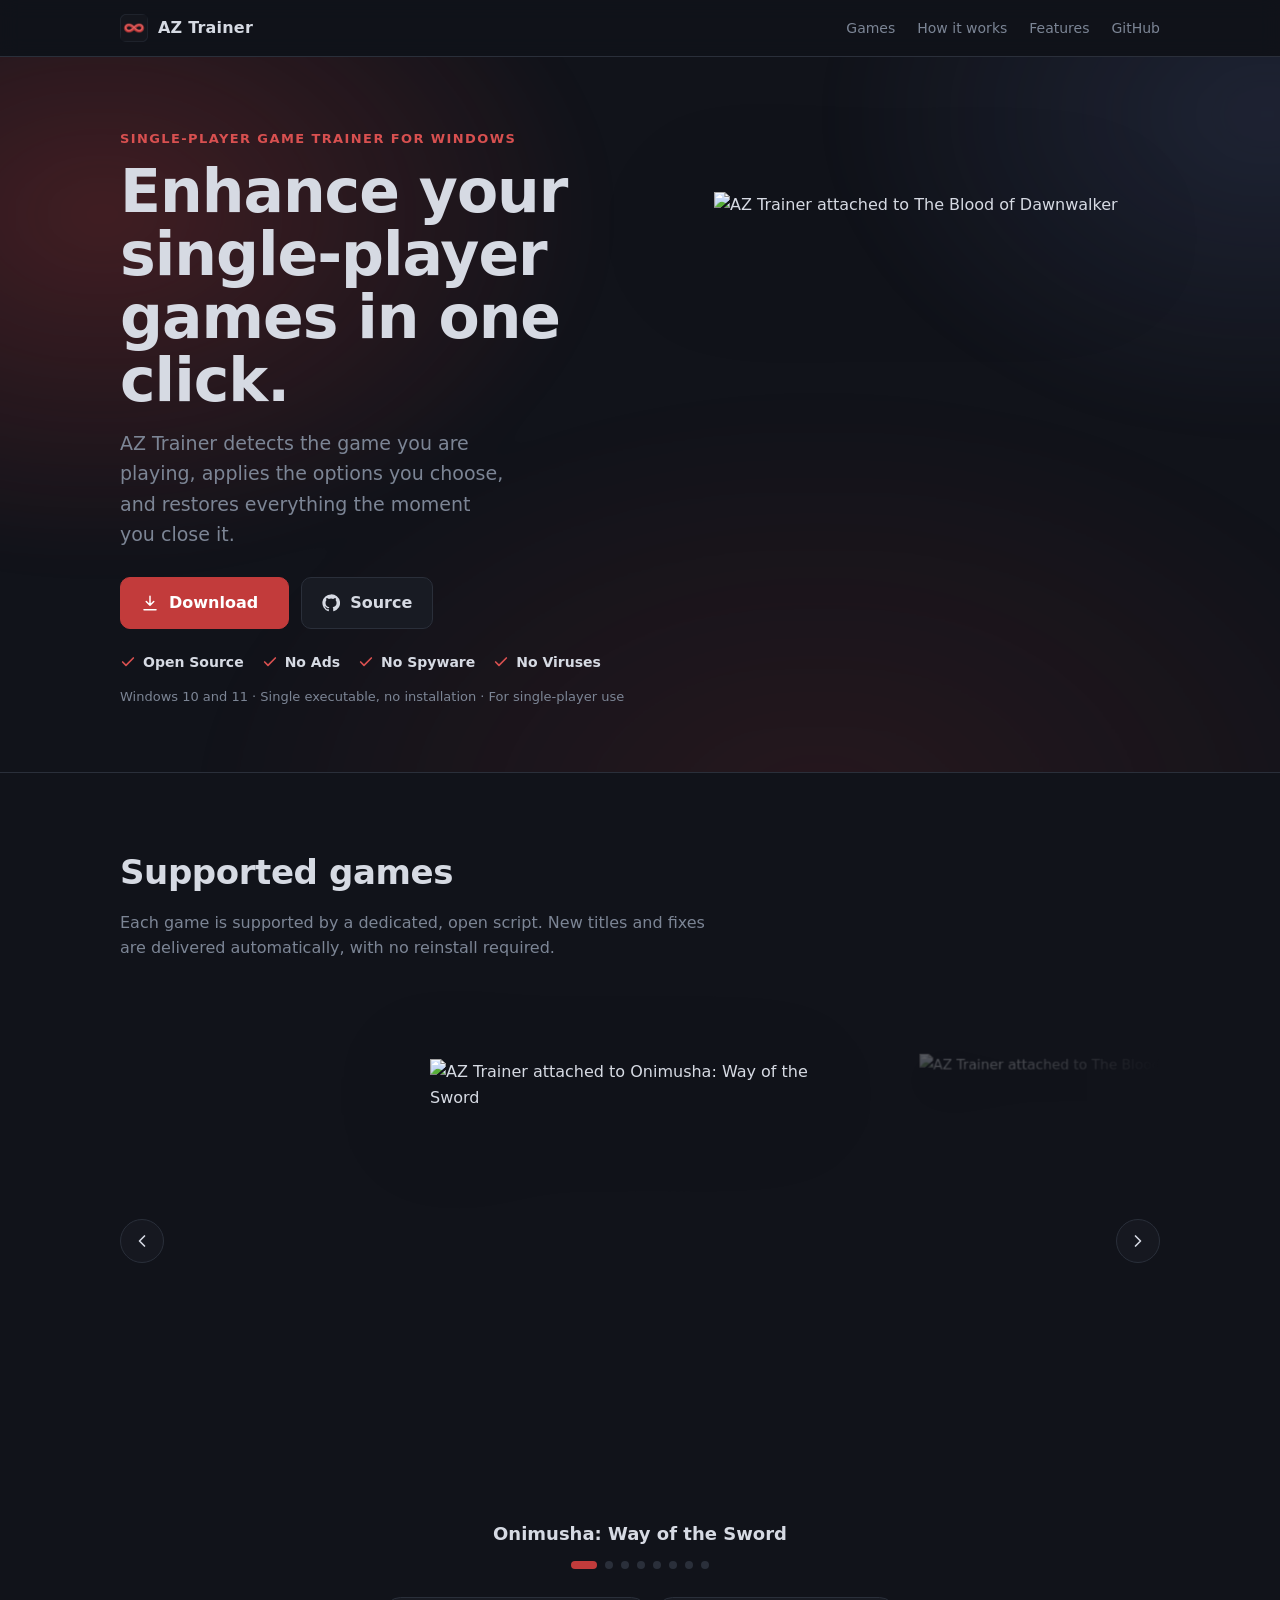
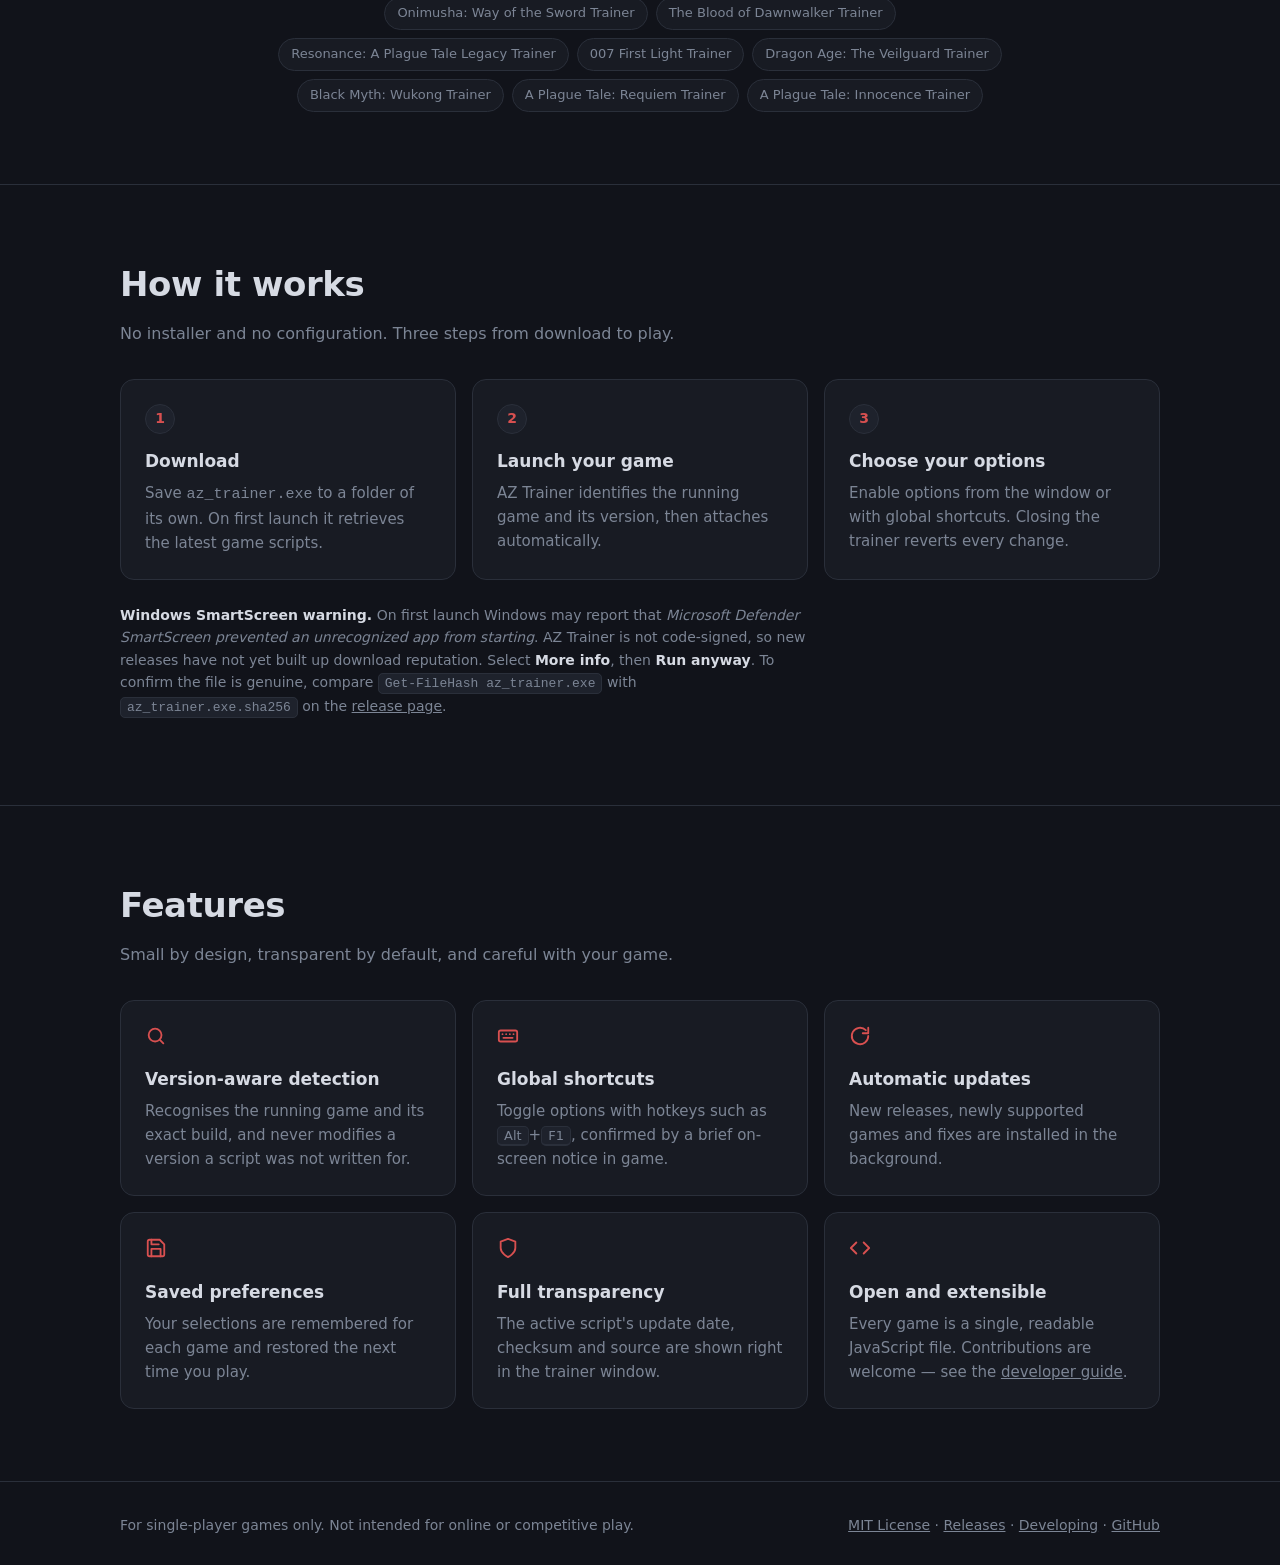
==== commit ef850343: "Verify the site with Search Console through a meta tag" ====
--- a/index.html
+++ b/index.html
@@ -7,6 +7,7 @@
 <meta name="description" content="AZ Trainer is a free, open-source game trainer for Windows. Infinite health, stamina, speed and more for single-player games like Black Myth: Wukong, Dragon Age: The Veilguard, Onimusha and A Plague Tale. No ads, no spyware.">
 <link rel="canonical" href="https://az-trainer-app.github.io/">
 <meta name="robots" content="index, follow">
+<meta name="google-site-verification" content="Up5ppaj3ZOX8hMgfxs5qyxPrKqORUUBuyfIXJJGfIUE">
 <meta name="theme-color" content="#11131a">
 <meta property="og:type" content="website">
 <meta property="og:site_name" content="AZ Trainer">
